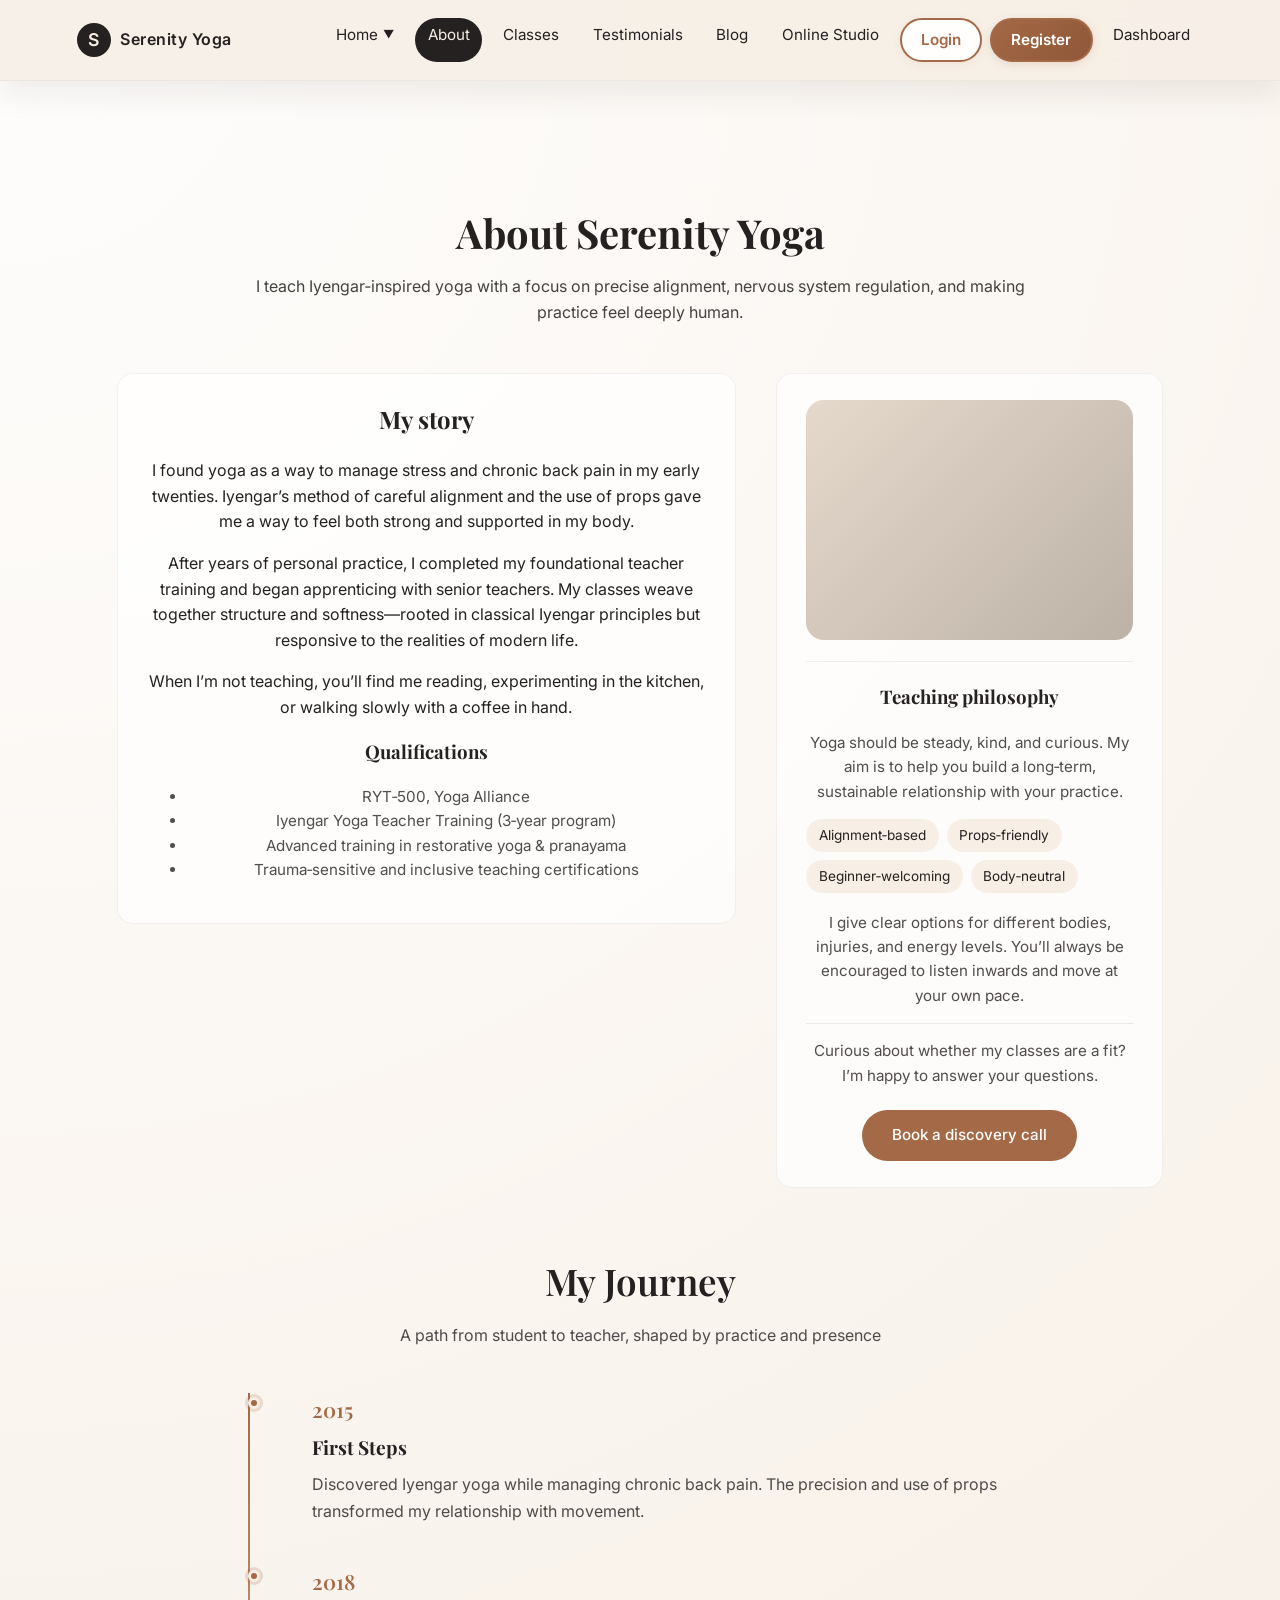
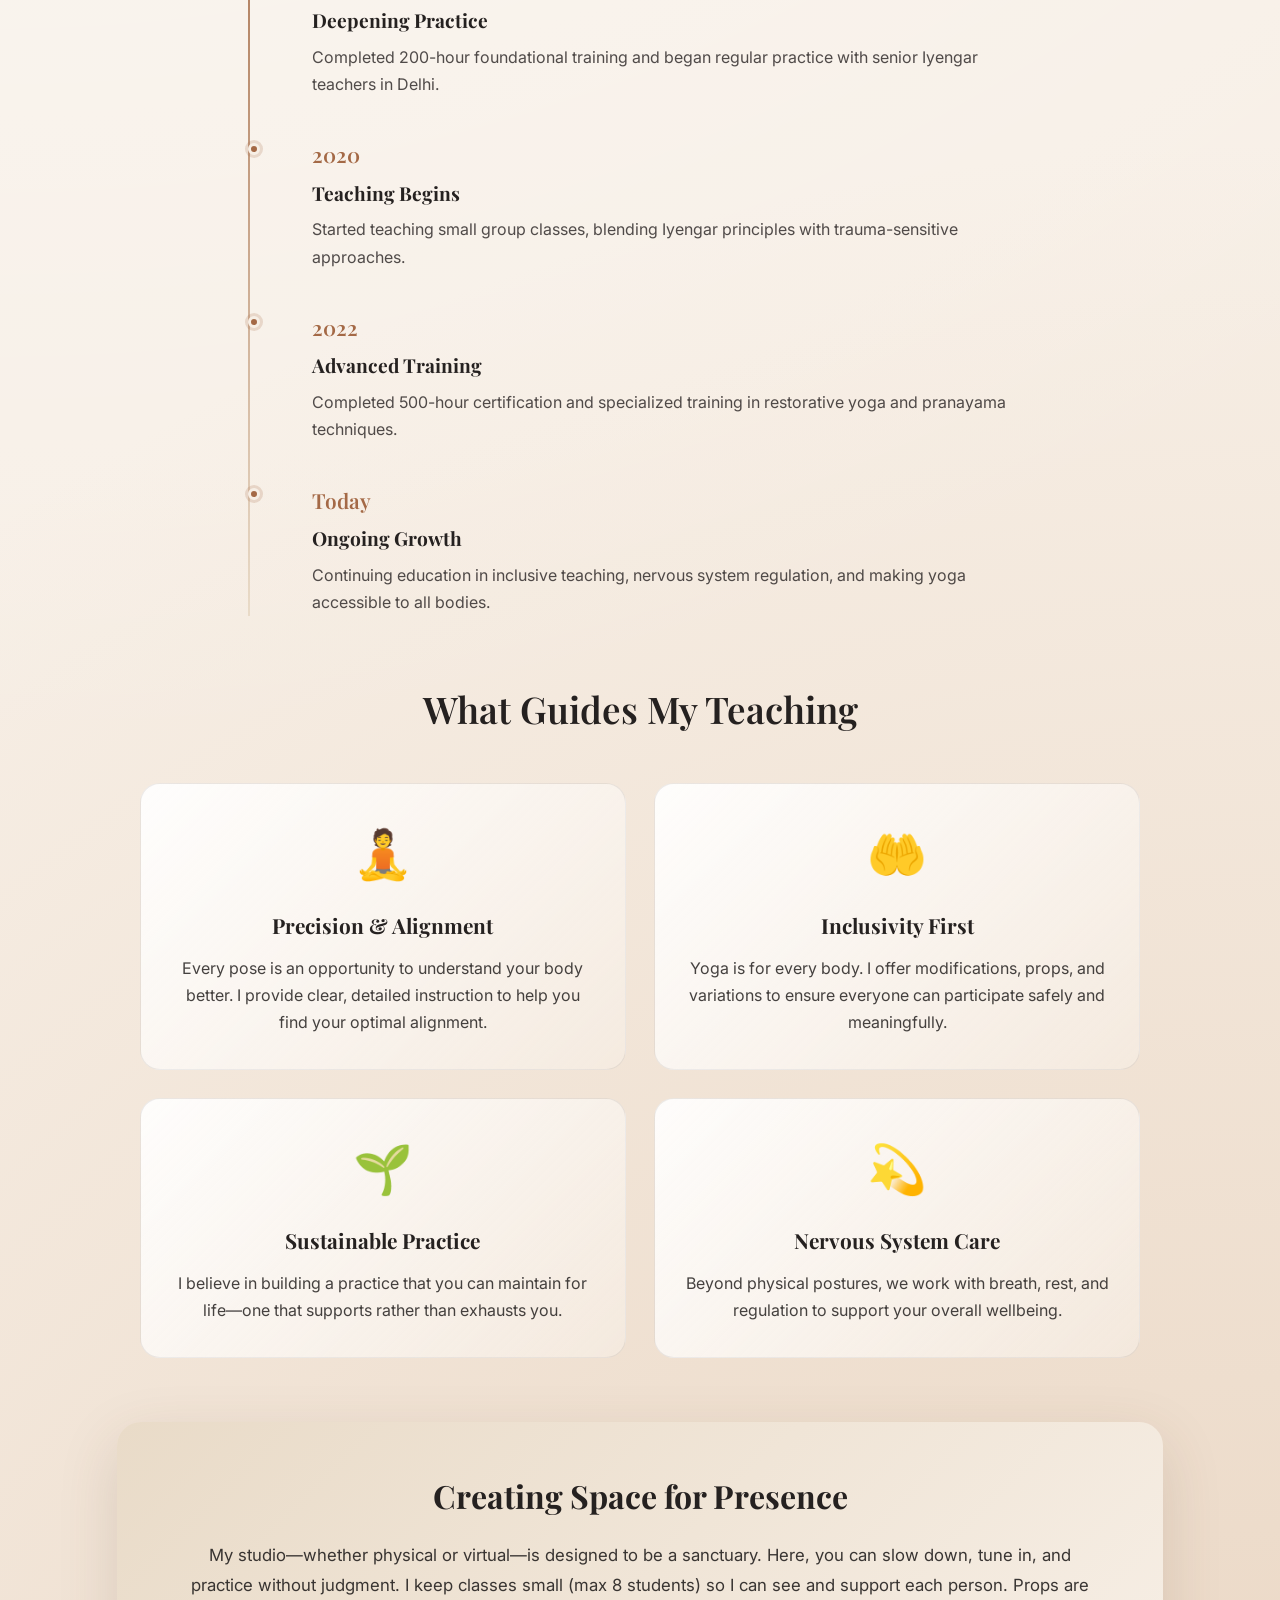
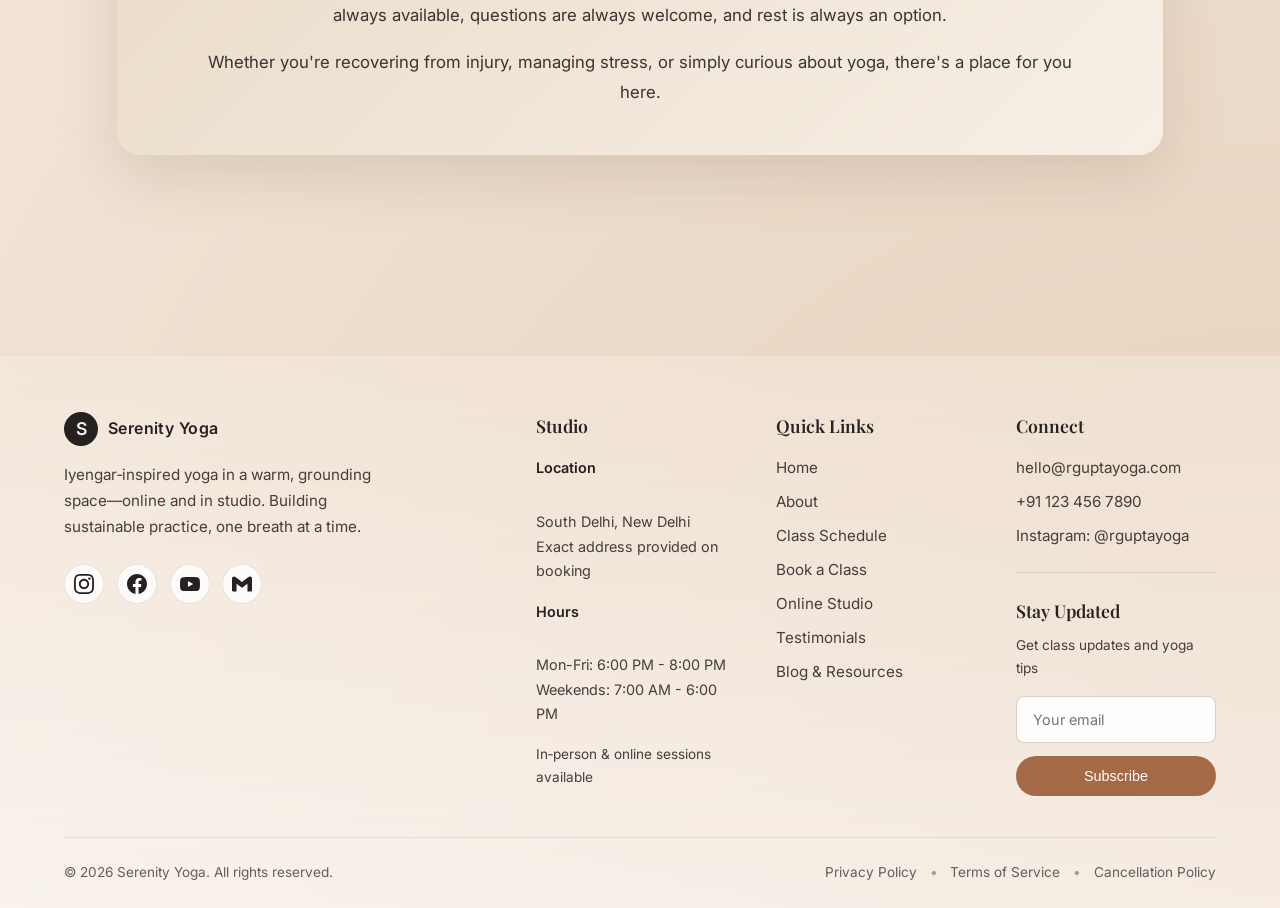
==== about.html @ bbe42900 "first commit" ====
<!DOCTYPE html>
<html lang="en">
  <head>
    <meta charset="UTF-8" />
    <meta name="viewport" content="width=device-width, initial-scale=1.0" />
    <title>About | Serenity Yoga</title>
    <link rel="icon" type="image/svg+xml" href="favicon.svg" />
    <link rel="alternate icon" href="favicon.ico" />
    <link rel="stylesheet" href="styles.css" />
    <link
      href="https://fonts.googleapis.com/css2?family=Playfair+Display:wght@500;700&family=Inter:wght@300;400;500;600&display=swap"
      rel="stylesheet"
    />
  </head>
  <body>
    <header class="site-header">
      <a href="index.html" class="logo-area">
        <div class="logo-mark">S</div>
        <span class="logo-text">Serenity Yoga</span>
      </a>
      <button class="menu-toggle" aria-label="Toggle menu" aria-expanded="false">
        <span></span>
        <span></span>
        <span></span>
      </button>
      <nav class="main-nav" id="main-nav">
        <div class="nav-dropdown">
          <a href="#" class="nav-dropdown-toggle">Home <span class="dropdown-arrow">▼</span></a>
          <div class="nav-dropdown-menu">
            <a href="index.html">Home</a>
            <a href="home2.html">Home 2</a>
          </div>
        </div>
        <a href="about.html" class="active">About</a>
        <a href="schedule.html">Classes</a>
        <a href="testimonials.html">Testimonials</a>
        <a href="blog.html">Blog</a>
        <a href="online.html">Online Studio</a>
        <a href="login.html" class="nav-btn">Login</a>
        <a href="register.html" class="nav-btn-primary">Register</a>
        <a href="dashboard.html">Dashboard</a>
      </nav>
    </header>

    <main>
      <section class="page-hero">
        <h1>About Serenity Yoga</h1>
        <p>
          I teach Iyengar‑inspired yoga with a focus on precise alignment,
          nervous system regulation, and making practice feel deeply human.
        </p>
      </section>

      <section class="two-column">
        <article class="panel">
          <h2>My story</h2>
          <p>
            I found yoga as a way to manage stress and chronic back pain in my
            early twenties. Iyengar’s method of careful alignment and the use of
            props gave me a way to feel both strong and supported in my body.
          </p>
          <p>
            After years of personal practice, I completed my foundational
            teacher training and began apprenticing with senior teachers. My
            classes weave together structure and softness—rooted in classical
            Iyengar principles but responsive to the realities of modern life.
          </p>
          <p>
            When I’m not teaching, you’ll find me reading, experimenting in the
            kitchen, or walking slowly with a coffee in hand.
          </p>

          <h3>Qualifications</h3>
          <ul class="muted">
            <li>RYT‑500, Yoga Alliance</li>
            <li>Iyengar Yoga Teacher Training (3‑year program)</li>
            <li>Advanced training in restorative yoga & pranayama</li>
            <li>Trauma‑sensitive and inclusive teaching certifications</li>
          </ul>
        </article>

        <aside class="panel">
          <div class="about-portrait"></div>
          <hr style="border: none; border-top: 1px solid rgba(0, 0, 0, 0.06); margin: 1.3rem 0" />
          <h3>Teaching philosophy</h3>
          <p class="muted">
            Yoga should be steady, kind, and curious. My aim is to help you
            build a long‑term, sustainable relationship with your practice.
          </p>
          <div class="chips" style="margin-bottom: 1.1rem">
            <span class="chip">Alignment‑based</span>
            <span class="chip">Props‑friendly</span>
            <span class="chip">Beginner‑welcoming</span>
            <span class="chip">Body‑neutral</span>
          </div>
          <p class="muted">
            I give clear options for different bodies, injuries, and energy
            levels. You’ll always be encouraged to listen inwards and move at
            your own pace.
          </p>
          <hr style="border: none; border-top: 1px solid rgba(0, 0, 0, 0.08)" />
          <p class="muted">
            Curious about whether my classes are a fit? I’m happy to answer your
            questions.
          </p>
          <a href="booking.html" class="btn primary" style="margin-top: 0.4rem"
            >Book a discovery call</a
          >
        </aside>
      </section>

      <!-- JOURNEY TIMELINE -->
      <section class="journey-section">
        <div class="section-heading">
          <h2>My Journey</h2>
          <p>A path from student to teacher, shaped by practice and presence</p>
        </div>
        <div class="timeline">
          <div class="timeline-item">
            <div class="timeline-year">2015</div>
            <div class="timeline-content">
              <h3>First Steps</h3>
              <p>Discovered Iyengar yoga while managing chronic back pain. The precision and use of props transformed my relationship with movement.</p>
            </div>
          </div>
          <div class="timeline-item">
            <div class="timeline-year">2018</div>
            <div class="timeline-content">
              <h3>Deepening Practice</h3>
              <p>Completed 200-hour foundational training and began regular practice with senior Iyengar teachers in Delhi.</p>
            </div>
          </div>
          <div class="timeline-item">
            <div class="timeline-year">2020</div>
            <div class="timeline-content">
              <h3>Teaching Begins</h3>
              <p>Started teaching small group classes, blending Iyengar principles with trauma-sensitive approaches.</p>
            </div>
          </div>
          <div class="timeline-item">
            <div class="timeline-year">2022</div>
            <div class="timeline-content">
              <h3>Advanced Training</h3>
              <p>Completed 500-hour certification and specialized training in restorative yoga and pranayama techniques.</p>
            </div>
          </div>
          <div class="timeline-item">
            <div class="timeline-year">Today</div>
            <div class="timeline-content">
              <h3>Ongoing Growth</h3>
              <p>Continuing education in inclusive teaching, nervous system regulation, and making yoga accessible to all bodies.</p>
            </div>
          </div>
        </div>
      </section>

      <!-- VALUES GRID -->
      <section class="values-section">
        <div class="section-heading">
          <h2>What Guides My Teaching</h2>
        </div>
        <div class="values-grid">
          <div class="value-card">
            <div class="value-icon">🧘</div>
            <h3>Precision & Alignment</h3>
            <p>Every pose is an opportunity to understand your body better. I provide clear, detailed instruction to help you find your optimal alignment.</p>
          </div>
          <div class="value-card">
            <div class="value-icon">🤲</div>
            <h3>Inclusivity First</h3>
            <p>Yoga is for every body. I offer modifications, props, and variations to ensure everyone can participate safely and meaningfully.</p>
          </div>
          <div class="value-card">
            <div class="value-icon">🌱</div>
            <h3>Sustainable Practice</h3>
            <p>I believe in building a practice that you can maintain for life—one that supports rather than exhausts you.</p>
          </div>
          <div class="value-card">
            <div class="value-icon">💫</div>
            <h3>Nervous System Care</h3>
            <p>Beyond physical postures, we work with breath, rest, and regulation to support your overall wellbeing.</p>
          </div>
        </div>
      </section>

      <!-- STUDIO PHILOSOPHY -->
      <section class="philosophy-banner">
        <div class="philosophy-content">
          <h2>Creating Space for Presence</h2>
          <p>My studio—whether physical or virtual—is designed to be a sanctuary. Here, you can slow down, tune in, and practice without judgment. I keep classes small (max 8 students) so I can see and support each person. Props are always available, questions are always welcome, and rest is always an option.</p>
          <p>Whether you're recovering from injury, managing stress, or simply curious about yoga, there's a place for you here.</p>
        </div>
      </section>
    </main>

    <footer class="site-footer">
      <div class="footer-main">
        <div class="footer-brand">
          <div class="footer-logo">
            <div class="logo-mark">S</div>
            <span class="logo-text">Serenity Yoga</span>
          </div>
          <p>
            Iyengar‑inspired yoga in a warm, grounding space—online and in
            studio. Building sustainable practice, one breath at a time.
          </p>
          <div class="social-icons">
            <a href="https://instagram.com/rguptayoga" target="_blank" rel="noopener noreferrer" aria-label="Instagram" class="social-icon">
              <svg width="20" height="20" viewBox="0 0 24 24" fill="currentColor">
                <path d="M12 2.163c3.204 0 3.584.012 4.85.07 3.252.148 4.771 1.691 4.919 4.919.058 1.265.069 1.645.069 4.849 0 3.205-.012 3.584-.069 4.849-.149 3.225-1.664 4.771-4.919 4.919-1.266.058-1.644.07-4.85.07-3.204 0-3.584-.012-4.849-.07-3.26-.149-4.771-1.699-4.919-4.92-.058-1.265-.07-1.644-.07-4.849 0-3.204.013-3.583.07-4.849.149-3.227 1.664-4.771 4.919-4.919 1.266-.057 1.645-.069 4.849-.069zm0-2.163c-3.259 0-3.667.014-4.947.072-4.358.2-6.78 2.618-6.98 6.98-.059 1.281-.073 1.689-.073 4.948 0 3.259.014 3.668.072 4.948.2 4.358 2.618 6.78 6.98 6.98 1.281.058 1.689.072 4.948.072 3.259 0 3.668-.014 4.948-.072 4.354-.2 6.782-2.618 6.979-6.98.059-1.28.073-1.689.073-4.948 0-3.259-.014-3.667-.072-4.947-.196-4.354-2.617-6.78-6.979-6.98-1.281-.059-1.69-.073-4.949-.073zm0 5.838c-3.403 0-6.162 2.759-6.162 6.162s2.759 6.163 6.162 6.163 6.162-2.759 6.162-6.163c0-3.403-2.759-6.162-6.162-6.162zm0 10.162c-2.209 0-4-1.79-4-4 0-2.209 1.791-4 4-4s4 1.791 4 4c0 2.21-1.791 4-4 4zm6.406-11.845c-.796 0-1.441.645-1.441 1.44s.645 1.44 1.441 1.44c.795 0 1.439-.645 1.439-1.44s-.644-1.44-1.439-1.44z"/>
              </svg>
            </a>
            <a href="https://facebook.com/rguptayoga" target="_blank" rel="noopener noreferrer" aria-label="Facebook" class="social-icon">
              <svg width="20" height="20" viewBox="0 0 24 24" fill="currentColor">
                <path d="M24 12.073c0-6.627-5.373-12-12-12s-12 5.373-12 12c0 5.99 4.388 10.954 10.125 11.854v-8.385H7.078v-3.47h3.047V9.43c0-3.007 1.792-4.669 4.533-4.669 1.312 0 2.686.235 2.686.235v2.953H15.83c-1.491 0-1.956.925-1.956 1.874v2.25h3.328l-.532 3.47h-2.796v8.385C19.612 23.027 24 18.062 24 12.073z"/>
              </svg>
            </a>
            <a href="https://youtube.com/@rguptayoga" target="_blank" rel="noopener noreferrer" aria-label="YouTube" class="social-icon">
              <svg width="20" height="20" viewBox="0 0 24 24" fill="currentColor">
                <path d="M23.498 6.186a3.016 3.016 0 0 0-2.122-2.136C19.505 3.545 12 3.545 12 3.545s-7.505 0-9.377.505A3.017 3.017 0 0 0 .502 6.186C0 8.07 0 12 0 12s0 3.93.502 5.814a3.016 3.016 0 0 0 2.122 2.136c1.871.505 9.376.505 9.376.505s7.505 0 9.377-.505a3.015 3.015 0 0 0 2.122-2.136C24 15.93 24 12 24 12s0-3.93-.502-5.814zM9.545 15.568V8.432L15.818 12l-6.273 3.568z"/>
              </svg>
            </a>
            <a href="mailto:hello@rguptayoga.com" aria-label="Email" class="social-icon">
              <svg width="20" height="20" viewBox="0 0 24 24" fill="currentColor">
                <path d="M24 5.457v13.909c0 .904-.732 1.636-1.636 1.636h-3.819V11.73L12 16.64l-6.545-4.91v9.273H1.636A1.636 1.636 0 0 1 0 19.366V5.457c0-2.023 2.309-3.178 3.927-1.964L5.455 4.64 12 9.548l6.545-4.91 1.528-1.145C21.69 2.28 24 3.434 24 5.457z"/>
              </svg>
            </a>
          </div>
        </div>
        <div class="footer-columns">
          <div class="footer-column">
            <h4>Studio</h4>
            <p><strong>Location</strong><br />South Delhi, New Delhi<br />Exact address provided on booking</p>
            <p><strong>Hours</strong><br />Mon-Fri: 6:00 PM - 8:00 PM<br />Weekends: 7:00 AM - 6:00 PM</p>
            <p class="small">In‑person & online sessions available</p>
          </div>
          <div class="footer-column">
            <h4>Quick Links</h4>
            <ul class="footer-links">
              <li><a href="index.html">Home</a></li>
              <li><a href="about.html">About</a></li>
              <li><a href="schedule.html">Class Schedule</a></li>
              <li><a href="booking.html">Book a Class</a></li>
              <li><a href="online.html">Online Studio</a></li>
              <li><a href="testimonials.html">Testimonials</a></li>
              <li><a href="blog.html">Blog & Resources</a></li>
            </ul>
          </div>
          <div class="footer-column">
            <h4>Connect</h4>
            <ul class="footer-links">
              <li><a href="mailto:hello@rguptayoga.com">hello@rguptayoga.com</a></li>
              <li><a href="tel:+911234567890">+91 123 456 7890</a></li>
              <li><a href="https://instagram.com/rguptayoga" target="_blank" rel="noopener noreferrer">Instagram: @rguptayoga</a></li>
            </ul>
            <div class="newsletter">
              <h4>Stay Updated</h4>
              <p class="small">Get class updates and yoga tips</p>
              <form class="newsletter-form" onsubmit="event.preventDefault(); alert('Thank you for subscribing!');">
                <input type="email" placeholder="Your email" required />
                <button type="submit" class="btn primary">Subscribe</button>
              </form>
            </div>
          </div>
        </div>
      </div>
      <div class="footer-bottom">
        <div class="footer-bottom-content">
          <span>© <span id="year"></span> Serenity Yoga. All rights reserved.</span>
          <div class="footer-legal">
            <a href="#">Privacy Policy</a>
            <span>•</span>
            <a href="#">Terms of Service</a>
            <span>•</span>
            <a href="#">Cancellation Policy</a>
          </div>
        </div>
      </div>
    </footer>

    <!-- Scroll to Top Button -->
    <button class="scroll-to-top" id="scrollToTop" aria-label="Scroll to top">
      <svg width="20" height="20" viewBox="0 0 24 24" fill="none" stroke="currentColor" stroke-width="2">
        <path d="M18 15l-6-6-6 6"/>
      </svg>
    </button>

    <script>
      const yearSpan = document.getElementById("year");
      if (yearSpan) {
        yearSpan.textContent = new Date().getFullYear();
      }

      // Menu toggle functionality
      const menuToggle = document.querySelector('.menu-toggle');
      const mainNav = document.getElementById('main-nav');
      
      if (menuToggle && mainNav) {
        menuToggle.addEventListener('click', function() {
          const isExpanded = menuToggle.getAttribute('aria-expanded') === 'true';
          menuToggle.setAttribute('aria-expanded', !isExpanded);
          mainNav.classList.toggle('nav-open');
          menuToggle.classList.toggle('active');
        });
      }

      // Dropdown functionality - handle all dropdowns FIRST (before nav links)
      const dropdowns = document.querySelectorAll('.nav-dropdown');
      
      dropdowns.forEach((dropdown) => {
        const dropdownToggle = dropdown.querySelector('.nav-dropdown-toggle');
        const dropdownMenu = dropdown.querySelector('.nav-dropdown-menu');
        const dropdownItems = dropdownMenu ? dropdownMenu.querySelectorAll('a') : [];
        
        if (dropdownToggle && dropdownMenu) {
          // Handle toggle click/touch
          const handleToggle = function(e) {
            e.preventDefault();
            e.stopPropagation();
            e.stopImmediatePropagation();
            
            // Close other dropdowns
            dropdowns.forEach((otherDropdown) => {
              if (otherDropdown !== dropdown) {
                const otherMenu = otherDropdown.querySelector('.nav-dropdown-menu');
                if (otherMenu) {
                  otherMenu.classList.remove('show');
                }
              }
            });
            
            // Toggle this dropdown
            dropdownMenu.classList.toggle('show');
            
            return false;
          };
          
          // Add event listeners - use capture phase and make sure they run first
          dropdownToggle.addEventListener('click', handleToggle, true);
          dropdownToggle.addEventListener('touchend', function(e) {
            e.preventDefault();
            e.stopPropagation();
            e.stopImmediatePropagation();
            handleToggle(e);
            return false;
          }, true);

          // Close mobile menu when clicking dropdown items
          dropdownItems.forEach(item => {
            item.addEventListener('click', function(e) {
              if (window.innerWidth <= 960) {
                if (mainNav) {
                  mainNav.classList.remove('nav-open');
                }
                if (menuToggle) {
                  menuToggle.classList.remove('active');
                  menuToggle.setAttribute('aria-expanded', 'false');
                }
                dropdownMenu.classList.remove('show');
              }
            });
          });
        }
      });

      // Close menu when clicking on a link (but not dropdown toggle or dropdown items)
      if (mainNav) {
        const navLinks = mainNav.querySelectorAll('a');
        navLinks.forEach(link => {
          link.addEventListener('click', function(e) {
            // Don't close menu if clicking dropdown toggle or dropdown items
            if (!link.classList.contains('nav-dropdown-toggle') && !link.closest('.nav-dropdown-menu')) {
              if (mainNav) {
                mainNav.classList.remove('nav-open');
              }
              if (menuToggle) {
                menuToggle.classList.remove('active');
                menuToggle.setAttribute('aria-expanded', 'false');
              }
            }
          });
        });
      }

      // Close dropdowns when clicking outside (desktop only)
      if (window.innerWidth > 960) {
        document.addEventListener('click', function(e) {
          if (!e.target.closest('.nav-dropdown')) {
            dropdownMenus.forEach(menu => {
              menu.classList.remove('show');
            });
          }
        });
      }

      // Scroll to top functionality
      const scrollToTopBtn = document.getElementById('scrollToTop');
      if (scrollToTopBtn) {
        // Show/hide button based on scroll position
        window.addEventListener('scroll', function() {
          if (window.pageYOffset > 300) {
            scrollToTopBtn.classList.add('show');
          } else {
            scrollToTopBtn.classList.remove('show');
          }
        });

        // Scroll to top when button is clicked
        scrollToTopBtn.addEventListener('click', function() {
          window.scrollTo({
            top: 0,
            behavior: 'smooth'
          });
        });
      }
    </script>
  </body>
</html>
---- styles.css ----
*,
*::before,
*::after {
  box-sizing: border-box;
}

html,
body {
  margin: 0;
  padding: 0;
  font-family: "Inter", system-ui, -apple-system, BlinkMacSystemFont, "Segoe UI",
    sans-serif;
  color: #252120;
}

body {
  line-height: 1.6;
  min-height: 100vh;
  background:
    radial-gradient(circle at top left, rgba(255, 255, 255, 0.9), transparent 55%),
    radial-gradient(circle at bottom right, rgba(228, 203, 179, 0.9), transparent 55%),
    #f7efe6;
}

a {
  color: inherit;
  text-decoration: none;
}

img {
  max-width: 100%;
  display: block;
}

main {
  padding: 5rem 6vw 4.5rem;
  max-width: 1200px;
  margin: 0 auto;
}

.section-heading {
  max-width: 720px;
  margin: 0 auto 2.75rem;
  text-align: center;
}

.section-heading.narrow {
  max-width: 520px;
}

.section-heading h2 {
  font-family: "Playfair Display", "Times New Roman", serif;
  font-weight: 600;
  font-size: 2.3rem;
  margin: 0 0 0.75rem;
}

.section-heading p {
  margin: 0;
  color: rgba(37, 33, 32, 0.8);
}

.btn {
  display: inline-flex;
  align-items: center;
  justify-content: center;
  padding: 0.8rem 1.8rem;
  border-radius: 999px;
  font-size: 0.95rem;
  font-weight: 500;
  border: 1px solid transparent;
  cursor: pointer;
  transition: background-color 0.2s ease, color 0.2s ease, border-color 0.2s ease,
    transform 0.15s ease;
}

.btn.primary {
  background-color: #a46946;
  color: #fff;
}

.btn.primary:hover {
  background-color: #8f5738;
  transform: translateY(-1px);
}

.btn.secondary {
  background-color: #f7efe6;
  border-color: #a46946;
  color: #a46946;
}

.btn.secondary:hover {
  background-color: #a46946;
  color: #fff;
}

.btn.ghost {
  background-color: transparent;
  border-color: rgba(37, 33, 32, 0.2);
}

.btn.ghost:hover {
  border-color: #252120;
  background-color: rgba(255, 255, 255, 0.6);
}

.text-link {
  display: inline-flex;
  align-items: center;
  gap: 0.2rem;
  font-size: 0.95rem;
  text-decoration: underline;
  text-underline-offset: 2px;
}

.small {
  font-size: 0.85rem;
  color: rgba(37, 33, 32, 0.8);
}

/* HEADER */
.site-header {
  position: sticky;
  top: 0;
  z-index: 20;
  display: flex;
  align-items: center;
  justify-content: space-between;
  padding: 1.1rem 6vw;
  background-color: rgba(247, 239, 230, 0.9);
  backdrop-filter: blur(18px);
  border-bottom: 1px solid rgba(0, 0, 0, 0.04);
  box-shadow: 0 14px 30px rgba(60, 38, 20, 0.08);
}

.logo-area {
  display: flex;
  align-items: center;
  gap: 0.6rem;
  text-decoration: none;
  color: inherit;
  cursor: pointer;
  transition: opacity 0.2s ease;
}

.logo-area:hover {
  opacity: 0.8;
}

.logo-mark {
  width: 34px;
  height: 34px;
  border-radius: 50%;
  background-color: #252120;
  color: #f7efe6;
  display: inline-flex;
  align-items: center;
  justify-content: center;
  font-weight: 600;
  font-size: 1.1rem;
}

.logo-text {
  font-weight: 600;
  letter-spacing: 0.03em;
}

.menu-toggle {
  display: none;
  flex-direction: column;
  justify-content: space-around;
  width: 30px;
  height: 30px;
  background: transparent;
  border: none;
  cursor: pointer;
  padding: 0;
  z-index: 25;
  position: relative;
}

.menu-toggle span {
  width: 100%;
  height: 3px;
  background-color: #252120;
  border-radius: 3px;
  transition: all 0.3s ease;
  transform-origin: center;
}

.menu-toggle.active span:nth-child(1) {
  transform: rotate(45deg) translate(8px, 8px);
}

.menu-toggle.active span:nth-child(2) {
  opacity: 0;
}

.menu-toggle.active span:nth-child(3) {
  transform: rotate(-45deg) translate(7px, -7px);
}

.main-nav {
  display: flex;
  gap: 0.5rem;
  font-size: 0.95rem;
}

.main-nav a {
  position: relative;
  padding: 0.35rem 0.8rem 0.4rem;
  border-radius: 999px;
  transition: background-color 0.2s ease, color 0.2s ease;
}

.main-nav a::after {
  display: none;
}

.main-nav a:hover {
  background-color: rgba(255, 255, 255, 0.7);
}

.main-nav a.active {
  background-color: #252120;
  color: #f7efe6;
}

.main-nav a.nav-btn {
  background: rgba(255, 255, 255, 0.9);
  border: 2px solid #a46946;
  color: #a46946;
  font-weight: 600;
  padding: 0.5rem 1.2rem;
  border-radius: 999px;
  transition: all 0.3s ease;
  box-shadow: 0 2px 8px rgba(164, 105, 70, 0.1);
}

.main-nav a.nav-btn::after {
  display: none;
}

.main-nav a.nav-btn:hover {
  background: #a46946;
  color: white;
  transform: translateY(-2px);
  box-shadow: 0 4px 12px rgba(164, 105, 70, 0.3);
}

.main-nav a.nav-btn-primary {
  background: linear-gradient(135deg, #a46946, #8f5738);
  border: 2px solid #a46946;
  color: white;
  font-weight: 600;
  padding: 0.5rem 1.2rem;
  border-radius: 999px;
  transition: all 0.3s ease;
  box-shadow: 0 2px 8px rgba(164, 105, 70, 0.2);
}

.main-nav a.nav-btn-primary::after {
  display: none;
}

.main-nav a.nav-btn-primary:hover {
  background: linear-gradient(135deg, #8f5738, #7a4a2f);
  transform: translateY(-2px);
  box-shadow: 0 4px 12px rgba(164, 105, 70, 0.4);
}

/* NAVIGATION DROPDOWN */
.nav-dropdown {
  position: relative;
}

.nav-dropdown-toggle {
  display: flex;
  align-items: center;
  gap: 0.3rem;
  cursor: pointer;
}

.dropdown-arrow {
  font-size: 0.7rem;
  transition: transform 0.3s ease;
}

.nav-dropdown:hover .dropdown-arrow,
.nav-dropdown.active .dropdown-arrow {
  transform: rotate(180deg);
}

.nav-dropdown-menu {
  position: absolute;
  top: calc(100% + 0.5rem);
  left: 0;
  background: rgba(255, 255, 255, 0.98);
  backdrop-filter: blur(20px);
  border-radius: 12px;
  padding: 0.5rem 0;
  min-width: 180px;
  box-shadow: 0 12px 40px rgba(92, 68, 44, 0.2);
  border: 1px solid rgba(37, 33, 32, 0.1);
  opacity: 0;
  visibility: hidden;
  transform: translateY(-10px);
  transition: opacity 0.3s ease, visibility 0.3s ease, transform 0.3s ease;
  z-index: 100;
}

.nav-dropdown:last-child .nav-dropdown-menu {
  left: auto;
  right: 0;
}

.nav-dropdown-menu.show {
  opacity: 1;
  visibility: visible;
  transform: translateY(0);
}

.nav-dropdown-menu a {
  display: block;
  padding: 0.7rem 1.2rem;
  color: #252120;
  text-decoration: none;
  transition: background-color 0.2s ease, color 0.2s ease;
  border-radius: 0;
  position: relative;
}

.nav-dropdown-menu a::after {
  display: none;
}

.nav-dropdown-menu a:hover {
  background-color: rgba(164, 105, 70, 0.1);
  color: #a46946;
}

.nav-dropdown-menu a.active {
  background-color: rgba(164, 105, 70, 0.15);
  color: #a46946;
  font-weight: 600;
}

/* HERO */
.hero {
  display: grid;
  grid-template-columns: minmax(0, 1fr) minmax(0, 1.4fr) minmax(0, 1fr);
  gap: 2.5rem;
  align-items: center;
  margin-top: 3rem;
  margin-bottom: 4rem;
}

.hero-content {
  text-align: center;
  margin: 0 auto;
  max-width: 560px;
}

.hero-content h1 {
  font-family: "Playfair Display", "Times New Roman", serif;
  font-size: clamp(2.7rem, 4vw, 3.6rem);
  line-height: 1.1;
  margin: 0 0 1rem;
}

.hero-content h1 span {
  display: inline-block;
}

.eyebrow {
  letter-spacing: 0.16em;
  text-transform: uppercase;
  font-size: 0.75rem;
  margin: 0 0 0.8rem;
}

.hero-subtitle {
  margin: 0 0 1.6rem;
  max-width: 34rem;
  color: rgba(37, 33, 32, 0.9);
}

.hero-actions {
  display: flex;
  gap: 0.9rem;
  flex-wrap: wrap;
  margin-bottom: 1rem;
  justify-content: center;
}

.hero-note {
  font-size: 0.9rem;
  color: rgba(37, 33, 32, 0.85);
}

.hero-media {
  display: flex;
  flex-direction: column;
  gap: 1.4rem;
}

.hero-photo {
  border-radius: 18px;
  background-size: cover;
  background-position: center;
  background-color: #e1d4c6;
}

.hero-media-left .tall {
  height: 220px;
  background-image: linear-gradient(
      135deg,
      rgba(247, 239, 230, 0.2),
      rgba(0, 0, 0, 0.12)
    ),
    url("https://images.pexels.com/photos/3822621/pexels-photo-3822621.jpeg?auto=compress&cs=tinysrgb&w=800");
}

.hero-media-left .square {
  height: 160px;
  background-image: url("https://images.pexels.com/photos/3823079/pexels-photo-3823079.jpeg?auto=compress&cs=tinysrgb&w=800");
}

.hero-media-right .wide {
  height: 190px;
  background-image: url("https://images.pexels.com/photos/4056723/pexels-photo-4056723.jpeg?auto=compress&cs=tinysrgb&w=800");
}

.hero-media-right .square {
  height: 190px;
  background-image: url("https://images.pexels.com/photos/3823054/pexels-photo-3823054.jpeg?auto=compress&cs=tinysrgb&w=800");
}

/* PILLARS */
.pillars {
  margin-bottom: 4rem;
}

.pillars-grid {
  display: grid;
  grid-template-columns: repeat(3, minmax(0, 1fr));
  gap: 1.8rem;
}

.card {
  background-color: rgba(255, 255, 255, 0.64);
  border-radius: 16px;
  padding: 1.6rem 1.7rem;
  box-shadow: 0 12px 26px rgba(92, 68, 44, 0.09);
  text-align: center;
  transition: transform 0.2s ease, box-shadow 0.2s ease, background-color 0.2s ease;
}

.card h3 {
  margin: 0 0 0.6rem;
  font-size: 1.1rem;
}

.card p {
  margin: 0;
  font-size: 0.96rem;
}

/* HIGHLIGHT STRIP */
.highlight-strip {
  background-color: #e9dbc8;
  border-radius: 18px;
  padding: 2.5rem 2.2rem;
  margin-bottom: 4rem;
  display: flex;
  align-items: center;
  justify-content: center;
  box-shadow: 0 16px 40px rgba(92, 68, 44, 0.16);
}

.highlight-content {
  text-align: center;
  max-width: 700px;
}

.highlight-content h2 {
  font-family: "Playfair Display", "Times New Roman", serif;
  font-size: 1.7rem;
  margin: 0 0 0.8rem;
}

.highlight-content p {
  margin: 0 0 1.5rem;
  color: rgba(37, 33, 32, 0.85);
  line-height: 1.7;
}

.highlight-btn {
  padding: 0.6rem 1.4rem !important;
  font-size: 0.85rem !important;
  display: inline-block;
}

/* FEATURED CLASSES */
.featured-classes {
  margin-bottom: 4rem;
}

.class-grid {
  display: grid;
  grid-template-columns: repeat(3, minmax(0, 1fr));
  gap: 1.6rem;
}

.class-card {
  background-color: rgba(255, 255, 255, 0.7);
  border-radius: 18px;
  padding: 1.6rem 1.7rem 1.4rem;
  border: 1px solid rgba(37, 33, 32, 0.05);
  text-align: center;
  transition: transform 0.2s ease, box-shadow 0.2s ease, border-color 0.2s ease,
    background-color 0.2s ease;
}

.class-card h3 {
  margin: 0.7rem 0 0.35rem;
}

.class-card p {
  margin: 0;
}

.class-card .meta {
  margin-top: 0.6rem;
  font-size: 0.9rem;
  color: rgba(37, 33, 32, 0.8);
}

.tag {
  display: inline-flex;
  padding: 0.18rem 0.6rem;
  border-radius: 999px;
  font-size: 0.78rem;
  letter-spacing: 0.06em;
  text-transform: uppercase;
  background-color: #f7efe6;
}

/* TESTIMONIAL PREVIEW */
.testimonial-preview {
  margin-bottom: 3rem;
}

.testimonial-card {
  max-width: 640px;
  margin: 0 auto;
  padding: 1.8rem 1.9rem 1.6rem;
  border-radius: 16px;
  background-color: rgba(255, 255, 255, 0.7);
  border: 1px solid rgba(37, 33, 32, 0.06);
  text-align: center;
}

.card:hover,
.class-card:hover,
.testimonial-card:hover,
.panel:hover,
.post-card:hover,
.testimonial-item:hover {
  transform: translateY(-6px);
  box-shadow: 0 18px 45px rgba(92, 68, 44, 0.16);
  background-color: rgba(255, 255, 255, 0.9);
}

.testimonial-card .quote {
  margin: 0 0 0.9rem;
  font-size: 1rem;
}

.testimonial-card .author {
  margin: 0 0 0.4rem;
  font-size: 0.9rem;
  color: rgba(37, 33, 32, 0.8);
}

/* COMMON PAGE LAYOUTS */
.page-hero {
  max-width: 820px;
  margin: 2.5rem auto 3rem;
  text-align: center;
}

.page-hero h1 {
  font-family: "Playfair Display", "Times New Roman", serif;
  font-size: 2.5rem;
  margin: 0 0 0.6rem;
}

.page-hero p {
  margin: 0;
  color: rgba(37, 33, 32, 0.85);
}

.two-column {
  display: grid;
  grid-template-columns: minmax(0, 1.6fr) minmax(0, 1fr);
  gap: 2.5rem;
  align-items: flex-start;
}

.panel {
  background-color: rgba(255, 255, 255, 0.7);
  border-radius: 16px;
  padding: 1.6rem 1.8rem;
  border: 1px solid rgba(37, 33, 32, 0.06);
  text-align: center;
  transition: transform 0.2s ease, box-shadow 0.2s ease, background-color 0.2s ease;
}

.panel h2,
.panel h3 {
  margin-top: 0;
  font-family: "Playfair Display", "Times New Roman", serif;
}

.muted {
  color: rgba(37, 33, 32, 0.8);
  font-size: 0.95rem;
}

.chips {
  display: flex;
  flex-wrap: wrap;
  gap: 0.5rem;
}

/* ABOUT PAGE IMAGE */
.about-portrait {
  width: 100%;
  height: 240px;
  border-radius: 18px;
  background-size: cover;
  background-position: center;
  background-color: #e1d4c6;
  background-image: linear-gradient(
      135deg,
      rgba(247, 239, 230, 0.2),
      rgba(0, 0, 0, 0.16)
    ),
    url("https://images.pexels.com/photos/3822621/pexels-photo-3822621.jpeg?auto=compress&cs=tinysrgb&w=800");
}

.chip {
  font-size: 0.85rem;
  padding: 0.35rem 0.8rem;
  border-radius: 999px;
  background-color: #f7efe6;
}

/* TABLES (Schedule) */
.table-wrapper {
  width: 100%;
  overflow-x: auto;
  -webkit-overflow-scrolling: touch;
  margin: 0 -0.5rem;
  padding: 0 0.5rem;
  position: relative;
}

.table-wrapper::-webkit-scrollbar {
  height: 8px;
}

.table-wrapper::-webkit-scrollbar-track {
  background: rgba(37, 33, 32, 0.05);
  border-radius: 4px;
}

.table-wrapper::-webkit-scrollbar-thumb {
  background: #a46946;
  border-radius: 4px;
}

.table-wrapper::-webkit-scrollbar-thumb:hover {
  background: #8f5738;
}

.schedule-table {
  width: 100%;
  min-width: 600px;
  border-collapse: collapse;
  font-size: 0.95rem;
}

.schedule-table thead {
  background-color: #e9dbc8;
}

.schedule-table th,
.schedule-table td {
  padding: 0.75rem 0.9rem;
  text-align: center;
}

.schedule-table tbody tr:nth-child(even) {
  background-color: rgba(255, 255, 255, 0.7);
}

.schedule-table tbody tr:nth-child(odd) {
  background-color: rgba(255, 255, 255, 0.45);
}

.badge {
  display: inline-flex;
  padding: 0.2rem 0.7rem;
  border-radius: 999px;
  font-size: 0.78rem;
  background-color: #f7efe6;
}

/* FORMS (Booking / Contact) */
form {
  display: grid;
  gap: 1rem;
  text-align: left;
}

label {
  font-size: 0.9rem;
  font-weight: 500;
  display: block;
  text-align: left;
  margin-bottom: 0.4rem;
}

input,
select,
textarea {
  width: 100%;
  padding: 0.7rem 0.8rem;
  border-radius: 10px;
  border: 1px solid rgba(37, 33, 32, 0.18);
  font: inherit;
  background-color: rgba(255, 255, 255, 0.85);
  text-align: left;
}

textarea {
  resize: vertical;
  min-height: 120px;
}

/* BLOG */
.blog-grid {
  display: grid;
  grid-template-columns: repeat(3, minmax(0, 1fr));
  gap: 1.6rem;
}

.post-card {
  background-color: rgba(255, 255, 255, 0.7);
  border-radius: 16px;
  padding: 1.4rem 1.5rem;
  border: 1px solid rgba(37, 33, 32, 0.06);
  text-align: left;
  display: flex;
  flex-direction: column;
}

.post-card h3 {
  margin: 0 0 0.4rem;
  font-size: 1.1rem;
}

.post-meta {
  font-size: 0.8rem;
  text-transform: uppercase;
  letter-spacing: 0.08em;
  margin-bottom: 0.4rem;
}

.read-more-link {
  display: block;
  text-align: center;
  margin-top: 1rem;
  margin-left: auto;
  margin-right: auto;
  color: #a46946;
  text-decoration: none;
  font-weight: 500;
  font-size: 0.9rem;
  transition: color 0.2s ease;
  align-self: center;
}

.read-more-link:hover {
  color: #8f5738;
  text-decoration: underline;
}

/* TESTIMONIALS PAGE */
.testimonial-list {
  display: grid;
  grid-template-columns: repeat(2, minmax(0, 1fr));
  gap: 1.5rem;
}

.testimonial-item {
  background-color: rgba(255, 255, 255, 0.7);
  border-radius: 16px;
  padding: 1.5rem 1.6rem;
  border: 1px solid rgba(37, 33, 32, 0.06);
  text-align: center;
}

.testimonial-item p {
  margin-top: 0;
}

.testimonial-item .name {
  font-weight: 600;
  font-size: 0.9rem;
}

.testimonial-item .details {
  font-size: 0.85rem;
  color: rgba(37, 33, 32, 0.8);
}

/* FOOTER */
.site-footer {
  border-top: 1px solid rgba(0, 0, 0, 0.08);
  padding: 3.5rem 5vw 1.5rem;
  background: linear-gradient(to bottom, rgba(247, 239, 230, 0.4), rgba(255, 255, 255, 0.6));
  margin-top: 4rem;
}

.footer-main {
  display: grid;
  grid-template-columns: 1.2fr 2fr;
  gap: 4rem;
  margin-bottom: 2rem;
  max-width: 1200px;
  margin-left: auto;
  margin-right: auto;
}

.footer-brand {
  max-width: 320px;
}

.footer-logo {
  display: flex;
  align-items: center;
  gap: 0.6rem;
  margin-bottom: 1rem;
}

.footer-brand p {
  margin: 0 0 1.5rem;
  color: rgba(37, 33, 32, 0.85);
  line-height: 1.7;
  font-size: 0.95rem;
}

.social-icons {
  display: flex;
  gap: 0.8rem;
  flex-wrap: wrap;
}

.social-icon {
  display: inline-flex;
  align-items: center;
  justify-content: center;
  width: 40px;
  height: 40px;
  border-radius: 50%;
  background-color: rgba(255, 255, 255, 0.8);
  color: #252120;
  transition: all 0.3s ease;
  border: 1px solid rgba(37, 33, 32, 0.1);
}

.social-icon:hover {
  background-color: #a46946;
  color: #fff;
  transform: translateY(-3px);
  box-shadow: 0 6px 20px rgba(164, 105, 70, 0.3);
  border-color: #a46946;
}

.social-icon svg {
  width: 20px;
  height: 20px;
}

.footer-columns {
  display: grid;
  grid-template-columns: repeat(3, minmax(0, 1fr));
  gap: 2.5rem;
  font-size: 0.9rem;
}

.footer-column h4 {
  font-family: "Playfair Display", serif;
  margin-top: 0;
  margin-bottom: 1rem;
  font-size: 1.1rem;
  color: #252120;
  font-weight: 600;
}

.footer-column p {
  margin: 0 0 1rem;
  color: rgba(37, 33, 32, 0.85);
  line-height: 1.7;
}

.footer-column p strong {
  color: #252120;
  font-weight: 600;
  display: block;
  margin-bottom: 0.3rem;
}

.footer-links {
  list-style: none;
  padding: 0;
  margin: 0 0 1.5rem;
}

.footer-links li {
  margin-bottom: 0.6rem;
}

.footer-links a {
  color: rgba(37, 33, 32, 0.85);
  text-decoration: none;
  transition: color 0.2s ease;
  font-size: 0.95rem;
}

.footer-links a:hover {
  color: #a46946;
  text-decoration: underline;
  text-underline-offset: 3px;
}

.newsletter {
  margin-top: 1.5rem;
  padding-top: 1.5rem;
  border-top: 1px solid rgba(37, 33, 32, 0.1);
}

.newsletter h4 {
  margin-bottom: 0.5rem;
}

.newsletter-form {
  display: flex;
  flex-direction: column;
  gap: 0.8rem;
  margin-top: 0.8rem;
}

.newsletter-form input {
  padding: 0.7rem 1rem;
  border-radius: 8px;
  border: 1px solid rgba(37, 33, 32, 0.2);
  font-size: 0.9rem;
  background-color: rgba(255, 255, 255, 0.9);
  transition: border-color 0.2s ease, box-shadow 0.2s ease;
}

.newsletter-form input:focus {
  outline: none;
  border-color: #a46946;
  box-shadow: 0 0 0 3px rgba(164, 105, 70, 0.1);
}

.newsletter-form .btn {
  padding: 0.7rem 1.2rem;
  font-size: 0.9rem;
  width: 100%;
}

.footer-bottom {
  border-top: 1px solid rgba(0, 0, 0, 0.08);
  padding-top: 1.5rem;
  font-size: 0.85rem;
  color: rgba(37, 33, 32, 0.7);
  max-width: 1200px;
  margin-left: auto;
  margin-right: auto;
}

.footer-bottom-content {
  display: flex;
  justify-content: space-between;
  align-items: center;
  flex-wrap: wrap;
  gap: 1rem;
}

.footer-legal {
  display: flex;
  align-items: center;
  gap: 0.8rem;
  flex-wrap: wrap;
}

.footer-legal a {
  color: rgba(37, 33, 32, 0.7);
  text-decoration: none;
  transition: color 0.2s ease;
  font-size: 0.85rem;
}

.footer-legal a:hover {
  color: #a46946;
  text-decoration: underline;
}

.footer-legal span {
  color: rgba(37, 33, 32, 0.4);
}

/* SCROLL TO TOP BUTTON */
.scroll-to-top {
  position: fixed;
  bottom: 2rem;
  right: 2rem;
  width: 50px;
  height: 50px;
  border-radius: 50%;
  background-color: #a46946;
  color: #fff;
  border: none;
  cursor: pointer;
  display: flex;
  align-items: center;
  justify-content: center;
  box-shadow: 0 4px 20px rgba(164, 105, 70, 0.4);
  opacity: 0;
  visibility: hidden;
  transform: translateY(20px);
  transition: all 0.3s ease;
  z-index: 100;
}

.scroll-to-top.show {
  opacity: 1;
  visibility: visible;
  transform: translateY(0);
}

.scroll-to-top:hover {
  background-color: #8f5738;
  transform: translateY(-3px);
  box-shadow: 0 6px 25px rgba(164, 105, 70, 0.5);
}

.scroll-to-top:active {
  transform: translateY(-1px);
}

.scroll-to-top svg {
  width: 20px;
  height: 20px;
}

/* RESPONSIVE */
@media (max-width: 960px) {
  main {
    padding: 4rem 5vw 3rem;
  }

  .site-header {
    flex-direction: row;
    align-items: center;
    justify-content: space-between;
    position: relative;
  }

  .menu-toggle {
    display: flex;
  }

  .main-nav {
    position: absolute;
    top: 100%;
    left: 0;
    right: 0;
    background-color: rgba(247, 239, 230, 0.98);
    backdrop-filter: blur(20px);
    flex-direction: column;
    padding: 1.5rem 6vw;
    gap: 0;
    box-shadow: 0 10px 30px rgba(60, 38, 20, 0.15);
    border-top: 1px solid rgba(0, 0, 0, 0.08);
    max-height: 0;
    overflow: hidden;
    opacity: 0;
    transition: max-height 0.3s ease, opacity 0.3s ease, padding 0.3s ease;
  }

  .main-nav.nav-open {
    max-height: 1000px;
    opacity: 1;
    padding: 1.5rem 6vw;
    overflow: visible;
  }

  .main-nav a {
    display: block;
    padding: 0.8rem 1rem;
    width: 100%;
    border-radius: 8px;
    margin-bottom: 0.5rem;
    text-align: left;
  }

  .main-nav a.nav-btn,
  .main-nav a.nav-btn-primary {
    text-align: center;
    margin-top: 0.5rem;
    margin-bottom: 0.5rem;
  }

  .main-nav a:last-child {
    margin-bottom: 0;
  }

  .nav-dropdown {
    width: 100%;
  }

  .nav-dropdown-toggle {
    width: 100%;
    padding: 0.8rem 1rem;
    margin-bottom: 0.5rem;
    cursor: pointer;
    -webkit-tap-highlight-color: transparent;
    user-select: none;
    pointer-events: auto;
    position: relative;
    z-index: 10;
  }

  .nav-dropdown-menu {
    position: static;
    transform: none;
    box-shadow: none;
    border: none;
    background: transparent;
    padding: 0;
    margin-left: 1rem;
    margin-bottom: 0.5rem;
    max-height: 0;
    overflow: hidden;
    opacity: 0;
    visibility: hidden;
    transition: max-height 0.3s ease, opacity 0.3s ease, visibility 0.3s ease;
    display: block;
    width: calc(100% - 1rem);
    pointer-events: none;
    z-index: 15;
  }

  .nav-dropdown-menu.show {
    max-height: 500px;
    opacity: 1;
    visibility: visible;
    pointer-events: auto;
    overflow: visible;
  }

  .nav-dropdown-menu a {
    padding: 0.6rem 1rem;
    font-size: 0.9rem;
    display: block !important;
    width: 100%;
    opacity: 1 !important;
    visibility: visible !important;
    white-space: nowrap;
  }

  .hero {
    grid-template-columns: minmax(0, 1.2fr) minmax(0, 1.6fr);
  }

  .hero-actions {
    justify-content: center;
  }

  .hero-media-left {
    display: none;
  }

  .pillars-grid,
  .class-grid,
  .blog-grid,
  .testimonial-list {
    grid-template-columns: repeat(2, minmax(0, 1fr));
  }

  .two-column {
    grid-template-columns: minmax(0, 1fr);
  }

  .footer-main {
    grid-template-columns: minmax(0, 1fr);
    gap: 2.5rem;
  }

  .footer-columns {
    grid-template-columns: repeat(2, minmax(0, 1fr));
  }

  .footer-bottom-content {
    flex-direction: column;
    text-align: center;
  }
}

@media (max-width: 640px) {
  .site-header {
    padding: 1rem 5vw;
  }

  .menu-toggle {
    width: 28px;
    height: 28px;
  }

  .main-nav {
    padding: 1.2rem 5vw;
  }

  .main-nav.nav-open {
    padding: 1.2rem 5vw;
  }

  .main-nav a {
    padding: 0.7rem 0.9rem;
    font-size: 0.9rem;
  }

  .hero {
    grid-template-columns: minmax(0, 1fr);
  }

  .hero-media-right {
    display: none;
  }

  .hero-actions {
    justify-content: center;
  }

  .scroll-to-top {
    bottom: 1.5rem;
    right: 1.5rem;
    width: 45px;
    height: 45px;
  }

  .table-wrapper {
    margin: 0 -1rem;
    padding: 0 1rem;
  }

  .schedule-table {
    font-size: 0.85rem;
    min-width: 550px;
  }

  .schedule-table th,
  .schedule-table td {
    padding: 0.6rem 0.5rem;
    white-space: nowrap;
  }

  .pillars-grid,
  .class-grid,
  .blog-grid,
  .testimonial-list,
  .footer-columns {
    grid-template-columns: minmax(0, 1fr);
  }

  .footer-main {
    grid-template-columns: minmax(0, 1fr);
  }

  .highlight-strip {
    padding: 2rem 1.5rem;
  }
  
  .highlight-content {
    max-width: 100%;
  }
}

/* ABOUT PAGE - JOURNEY TIMELINE */
.journey-section {
  margin: 4rem 0;
}

.timeline {
  max-width: 800px;
  margin: 0 auto;
  position: relative;
  padding-left: 2rem;
}

.timeline::before {
  content: "";
  position: absolute;
  left: 0.5rem;
  top: 0;
  bottom: 0;
  width: 2px;
  background: linear-gradient(to bottom, #a46946, #e9dbc8);
}

.timeline-item {
  position: relative;
  margin-bottom: 2.5rem;
  padding-left: 2.5rem;
}

.timeline-item::before {
  content: "";
  position: absolute;
  left: -1.5rem;
  top: 0.3rem;
  width: 12px;
  height: 12px;
  border-radius: 50%;
  background-color: #a46946;
  border: 3px solid #f7efe6;
  box-shadow: 0 0 0 3px rgba(164, 105, 70, 0.2);
}

.timeline-year {
  font-family: "Playfair Display", serif;
  font-size: 1.3rem;
  font-weight: 600;
  color: #a46946;
  margin-bottom: 0.4rem;
}

.timeline-content h3 {
  font-family: "Playfair Display", serif;
  font-size: 1.2rem;
  margin: 0 0 0.5rem;
  color: #252120;
}

.timeline-content p {
  margin: 0;
  color: rgba(37, 33, 32, 0.8);
  line-height: 1.7;
}

/* ABOUT PAGE - VALUES GRID */
.values-section {
  margin: 4rem 0;
}

.values-grid {
  display: grid;
  grid-template-columns: repeat(2, minmax(0, 1fr));
  gap: 1.8rem;
  max-width: 1000px;
  margin: 0 auto;
}

.value-card {
  background: linear-gradient(135deg, rgba(255, 255, 255, 0.9), rgba(247, 239, 230, 0.6));
  border-radius: 20px;
  padding: 2rem 1.8rem;
  text-align: center;
  border: 1px solid rgba(37, 33, 32, 0.08);
  transition: transform 0.3s ease, box-shadow 0.3s ease;
}

.value-card:hover {
  transform: translateY(-8px);
  box-shadow: 0 20px 50px rgba(92, 68, 44, 0.18);
}

.value-icon {
  font-size: 3rem;
  margin-bottom: 1rem;
  display: block;
}

.value-card h3 {
  font-family: "Playfair Display", serif;
  font-size: 1.3rem;
  margin: 0 0 0.8rem;
  color: #252120;
}

.value-card p {
  margin: 0;
  color: rgba(37, 33, 32, 0.85);
  line-height: 1.7;
}

/* ABOUT PAGE - PHILOSOPHY BANNER */
.philosophy-banner {
  background: linear-gradient(135deg, #e9dbc8 0%, #f7efe6 100%);
  border-radius: 24px;
  padding: 3rem 3.5rem;
  margin: 4rem 0;
  box-shadow: 0 20px 60px rgba(92, 68, 44, 0.15);
}

.philosophy-content {
  max-width: 900px;
  margin: 0 auto;
  text-align: center;
}

.philosophy-content h2 {
  font-family: "Playfair Display", serif;
  font-size: 2rem;
  margin: 0 0 1.2rem;
  color: #252120;
}

.philosophy-content p {
  font-size: 1.05rem;
  line-height: 1.8;
  color: rgba(37, 33, 32, 0.9);
  margin: 0 0 1rem;
}

.philosophy-content p:last-child {
  margin-bottom: 0;
}

/* CLASSES PAGE - CLASS DETAILS */
.class-details-section {
  margin: 4rem 0;
}

.class-details-grid {
  display: grid;
  grid-template-columns: repeat(2, minmax(0, 1fr));
  gap: 2rem;
  max-width: 1100px;
  margin: 0 auto;
}

.class-detail-card {
  background: rgba(255, 255, 255, 0.75);
  border-radius: 18px;
  padding: 2rem 2.2rem;
  border: 1px solid rgba(37, 33, 32, 0.08);
  transition: transform 0.2s ease, box-shadow 0.2s ease;
  text-align: center;
}

.class-detail-card:hover {
  transform: translateY(-5px);
  box-shadow: 0 16px 40px rgba(92, 68, 44, 0.12);
  background: rgba(255, 255, 255, 0.9);
}

.class-tag {
  display: inline-block;
  padding: 0.25rem 0.8rem;
  border-radius: 999px;
  font-size: 0.75rem;
  font-weight: 600;
  text-transform: uppercase;
  letter-spacing: 0.05em;
  margin-bottom: 1rem;
}

.class-tag.gentle {
  background-color: #e8f5e9;
  color: #2e7d32;
}

.class-tag.all-levels {
  background-color: #e3f2fd;
  color: #1565c0;
}

.class-tag.intermediate {
  background-color: #fff3e0;
  color: #e65100;
}

.class-tag.restorative {
  background-color: #f3e5f5;
  color: #6a1b9a;
}

.class-detail-card h3 {
  font-family: "Playfair Display", serif;
  font-size: 1.5rem;
  margin: 0 0 0.4rem;
  color: #252120;
}

.class-time {
  font-size: 0.9rem;
  color: #a46946;
  font-weight: 500;
  margin: 0 0 1rem;
}

.class-detail-card > p {
  color: rgba(37, 33, 32, 0.85);
  line-height: 1.7;
  margin: 0 0 1.2rem;
}

.class-features {
  list-style: none;
  padding: 0;
  margin: 0;
}

.class-features li {
  padding: 0.5rem 0;
  padding-left: 1.5rem;
  position: relative;
  color: rgba(37, 33, 32, 0.8);
  font-size: 0.95rem;
}

.class-features li::before {
  content: "✓";
  position: absolute;
  left: 0;
  color: #a46946;
  font-weight: 600;
}

/* CLASSES PAGE - BENEFITS */
.benefits-section {
  margin: 4rem 0;
  background: linear-gradient(135deg, rgba(247, 239, 230, 0.6), rgba(255, 255, 255, 0.8));
  border-radius: 24px;
  padding: 3rem;
}

.benefits-content {
  display: grid;
  grid-template-columns: 1.2fr 1fr;
  gap: 3rem;
  align-items: center;
  max-width: 1100px;
  margin: 0 auto;
}

.benefits-text h2 {
  font-family: "Playfair Display", serif;
  font-size: 2rem;
  margin: 0 0 2rem;
  color: #252120;
  text-align: center;
}

.benefit-item {
  margin-bottom: 2rem;
}

.benefit-item:last-child {
  margin-bottom: 0;
}

.benefit-item h3 {
  font-family: "Playfair Display", serif;
  font-size: 1.3rem;
  margin: 0 0 0.5rem;
  color: #252120;
  text-align: center;
}

.benefit-item p {
  margin: 0;
  color: rgba(37, 33, 32, 0.85);
  line-height: 1.7;
  text-align: center;
}

.benefits-image {
  width: 100%;
  height: 400px;
  border-radius: 20px;
  background-size: cover;
  background-position: center;
  background-color: #e1d4c6;
  background-image: linear-gradient(
      135deg,
      rgba(247, 239, 230, 0.3),
      rgba(0, 0, 0, 0.1)
    ),
    url("https://images.pexels.com/photos/4056723/pexels-photo-4056723.jpeg?auto=compress&cs=tinysrgb&w=800");
  box-shadow: 0 16px 40px rgba(92, 68, 44, 0.15);
}

/* CLASSES PAGE - PRICING */
.pricing-section {
  margin: 6rem 0;
  padding: 4rem 0;
  background: linear-gradient(135deg, rgba(247, 239, 230, 0.4), rgba(255, 255, 255, 0.8));
  border-radius: 40px;
  position: relative;
  overflow: hidden;
}

.pricing-section::before {
  content: '';
  position: absolute;
  top: 0;
  left: 0;
  right: 0;
  bottom: 0;
  background: 
    radial-gradient(circle at 20% 30%, rgba(164, 105, 70, 0.08), transparent 50%),
    radial-gradient(circle at 80% 70%, rgba(164, 105, 70, 0.06), transparent 50%);
  pointer-events: none;
}

.pricing-section .section-heading {
  position: relative;
  z-index: 1;
  margin-bottom: 3rem;
}

.pricing-section .section-heading h2 {
  font-size: clamp(2rem, 4vw, 3rem);
  margin-bottom: 1rem;
  background: linear-gradient(135deg, #252120, #a46946);
  -webkit-background-clip: text;
  -webkit-text-fill-color: transparent;
  background-clip: text;
}

.pricing-grid {
  display: grid;
  grid-template-columns: repeat(3, minmax(0, 1fr));
  gap: 2.5rem;
  max-width: 1200px;
  margin: 0 auto 2.5rem;
  position: relative;
  z-index: 1;
}

.pricing-card {
  background: rgba(255, 255, 255, 0.95);
  border-radius: 24px;
  padding: 2.5rem 2rem;
  text-align: center;
  border: 3px solid rgba(37, 33, 32, 0.1);
  transition: all 0.4s cubic-bezier(0.4, 0, 0.2, 1);
  position: relative;
  box-shadow: 0 8px 32px rgba(92, 68, 44, 0.1);
  backdrop-filter: blur(10px);
}

.pricing-card::before {
  content: '';
  position: absolute;
  top: 0;
  left: 0;
  right: 0;
  height: 5px;
  background: linear-gradient(90deg, transparent, rgba(164, 105, 70, 0.3), transparent);
  opacity: 0;
  transition: opacity 0.3s ease;
}

.pricing-card:hover::before {
  opacity: 1;
}

.pricing-card.featured {
  border-color: #a46946;
  background: linear-gradient(135deg, rgba(255, 255, 255, 0.98), rgba(247, 239, 230, 0.85));
  transform: scale(1.08);
  box-shadow: 0 20px 60px rgba(164, 105, 70, 0.25);
  border-width: 4px;
}

.pricing-card.featured::before {
  background: linear-gradient(90deg, #a46946, #8f5738);
  opacity: 1;
  height: 6px;
}

.pricing-card:hover {
  transform: translateY(-10px) scale(1.02);
  box-shadow: 0 24px 60px rgba(92, 68, 44, 0.25);
  border-color: #a46946;
}

.pricing-card.featured:hover {
  transform: scale(1.08) translateY(-10px);
  box-shadow: 0 28px 70px rgba(164, 105, 70, 0.3);
}

.popular-badge {
  position: absolute;
  top: -16px;
  left: 50%;
  transform: translateX(-50%);
  background: linear-gradient(135deg, #a46946, #8f5738);
  color: white;
  padding: 0.5rem 1.5rem;
  border-radius: 999px;
  font-size: 0.8rem;
  font-weight: 700;
  text-transform: uppercase;
  letter-spacing: 0.1em;
  box-shadow: 0 4px 16px rgba(164, 105, 70, 0.4);
  z-index: 2;
}

.pricing-card h3 {
  font-family: "Playfair Display", serif;
  font-size: 1.6rem;
  margin: 1.5rem 0 1rem;
  color: #252120;
  font-weight: 700;
}

.price {
  font-family: "Playfair Display", serif;
  font-size: 3.5rem;
  font-weight: 700;
  background: linear-gradient(135deg, #a46946, #8f5738);
  -webkit-background-clip: text;
  -webkit-text-fill-color: transparent;
  background-clip: text;
  margin: 1rem 0;
  line-height: 1;
  position: relative;
}

.price::before {
  content: '';
  position: absolute;
  bottom: -5px;
  left: 50%;
  transform: translateX(-50%);
  width: 60px;
  height: 3px;
  background: linear-gradient(90deg, transparent, #a46946, transparent);
  opacity: 0.5;
}

.price-note {
  font-size: 1rem;
  color: rgba(37, 33, 32, 0.7);
  margin: 0.5rem 0 2rem;
  font-weight: 500;
}

.pricing-features {
  list-style: none;
  padding: 0;
  margin: 0 0 2rem;
  text-align: left;
}

.pricing-features li {
  padding: 0.8rem 0;
  padding-left: 2rem;
  position: relative;
  color: rgba(37, 33, 32, 0.9);
  font-size: 1rem;
  font-weight: 500;
}

.pricing-features li::before {
  content: "✓";
  position: absolute;
  left: 0;
  color: #a46946;
  font-weight: 700;
  font-size: 1.1rem;
  width: 20px;
  height: 20px;
  display: flex;
  align-items: center;
  justify-content: center;
  background: rgba(164, 105, 70, 0.1);
  border-radius: 50%;
}

.pricing-note {
  text-align: center;
  color: rgba(37, 33, 32, 0.8);
  font-size: 1rem;
  max-width: 900px;
  margin: 0 auto;
  padding: 1.5rem 2rem;
  background: rgba(255, 255, 255, 0.6);
  border-radius: 16px;
  font-weight: 500;
  position: relative;
  z-index: 1;
}

/* ONLINE PAGE - EXPERIENCE */
.online-experience-section {
  margin: 4rem 0;
}

.online-experience-content {
  display: grid;
  grid-template-columns: 1fr 1.2fr;
  gap: 3rem;
  align-items: center;
  max-width: 1100px;
  margin: 0 auto;
}

.online-image {
  width: 100%;
  height: 450px;
  border-radius: 24px;
  background-size: cover;
  background-position: center;
  background-color: #e1d4c6;
  background-image: linear-gradient(
      135deg,
      rgba(247, 239, 230, 0.3),
      rgba(0, 0, 0, 0.12)
    ),
    url("https://images.pexels.com/photos/3823054/pexels-photo-3823054.jpeg?auto=compress&cs=tinysrgb&w=800");
  box-shadow: 0 20px 50px rgba(92, 68, 44, 0.2);
}

.online-text h2 {
  font-family: "Playfair Display", serif;
  font-size: 2.2rem;
  margin: 0 0 1rem;
  color: #252120;
  text-align: center;
}

.online-text > p {
  font-size: 1.1rem;
  line-height: 1.8;
  color: rgba(37, 33, 32, 0.9);
  margin: 0 0 2rem;
  text-align: center;
}

.experience-features {
  display: grid;
  gap: 1.5rem;
}

.experience-feature {
  padding: 1.2rem;
  background: rgba(255, 255, 255, 0.6);
  border-radius: 12px;
  border-left: 4px solid #a46946;
}

.experience-feature h3 {
  font-size: 1.1rem;
  margin: 0 0 0.5rem;
  color: #252120;
  text-align: center;
}

.experience-feature p {
  margin: 0;
  color: rgba(37, 33, 32, 0.8);
  line-height: 1.6;
  font-size: 0.95rem;
  text-align: center;
}

/* ONLINE PAGE - TECH */
.tech-section {
  margin: 4rem 0;
}

.tech-grid {
  display: grid;
  grid-template-columns: repeat(3, minmax(0, 1fr));
  gap: 2rem;
  max-width: 1100px;
  margin: 0 auto;
}

.tech-card {
  background: rgba(255, 255, 255, 0.75);
  border-radius: 18px;
  padding: 2rem 1.8rem;
  border: 1px solid rgba(37, 33, 32, 0.08);
  text-align: center;
  transition: transform 0.2s ease, box-shadow 0.2s ease;
}

.tech-card:hover {
  transform: translateY(-5px);
  box-shadow: 0 16px 40px rgba(92, 68, 44, 0.12);
  background: rgba(255, 255, 255, 0.9);
}

.tech-card h3 {
  font-family: "Playfair Display", serif;
  font-size: 1.3rem;
  margin: 0 0 1rem;
  color: #252120;
  text-align: center;
}

.tech-card ul {
  list-style: none;
  padding: 0;
  margin: 0;
  text-align: center;
}

.tech-card li {
  padding: 0.6rem 0;
  padding-left: 1.8rem;
  position: relative;
  color: rgba(37, 33, 32, 0.85);
  line-height: 1.6;
  text-align: left;
  display: inline-block;
  width: 100%;
}

.tech-card li::before {
  content: "→";
  position: absolute;
  left: 0;
  color: #a46946;
  font-weight: 600;
}

/* ONLINE PAGE - BENEFITS */
.online-benefits-section {
  margin: 4rem 0;
  background: linear-gradient(135deg, rgba(233, 219, 200, 0.4), rgba(247, 239, 230, 0.6));
  border-radius: 24px;
  padding: 3.5rem 3rem;
}

.online-benefits-content {
  max-width: 1000px;
  margin: 0 auto;
}

.online-benefits-content h2 {
  font-family: "Playfair Display", serif;
  font-size: 2.2rem;
  text-align: center;
  margin: 0 0 3rem;
  color: #252120;
}

.benefits-list {
  display: grid;
  gap: 2rem;
}

.benefit-box {
  display: grid;
  grid-template-columns: 80px 1fr;
  gap: 2rem;
  align-items: start;
  background: rgba(255, 255, 255, 0.7);
  padding: 1.8rem 2rem;
  border-radius: 16px;
  transition: transform 0.2s ease, box-shadow 0.2s ease;
}

.benefit-box:hover {
  transform: translateX(8px);
  box-shadow: 0 12px 30px rgba(92, 68, 44, 0.12);
  background: rgba(255, 255, 255, 0.9);
}

.benefit-number {
  font-family: "Playfair Display", serif;
  font-size: 3rem;
  font-weight: 700;
  color: #a46946;
  opacity: 0.3;
  line-height: 1;
}

.benefit-text h3 {
  font-family: "Playfair Display", serif;
  font-size: 1.3rem;
  margin: 0 0 0.5rem;
  color: #252120;
  text-align: center;
}

.benefit-text p {
  margin: 0;
  color: rgba(37, 33, 32, 0.85);
  line-height: 1.7;
  text-align: center;
}

/* ONLINE PAGE - FAQ */
.faq-section {
  margin: 4rem 0;
}

.faq-container {
  max-width: 900px;
  margin: 0 auto;
  display: grid;
  gap: 1.5rem;
}

.faq-item {
  background: rgba(255, 255, 255, 0.75);
  border-radius: 16px;
  padding: 1.8rem 2rem;
  border: 1px solid rgba(37, 33, 32, 0.08);
  border-left: 4px solid #a46946;
  transition: transform 0.2s ease, box-shadow 0.2s ease;
  text-align: center;
}

.faq-item:hover {
  transform: translateX(5px);
  box-shadow: 0 12px 30px rgba(92, 68, 44, 0.1);
  background: rgba(255, 255, 255, 0.9);
}

.faq-item h3 {
  font-family: "Playfair Display", serif;
  font-size: 1.2rem;
  margin: 0 0 0.8rem;
  color: #252120;
  text-align: center;
}

.faq-item p {
  margin: 0;
  color: rgba(37, 33, 32, 0.85);
  line-height: 1.7;
  text-align: center;
}

/* RESPONSIVE UPDATES FOR NEW SECTIONS */
@media (max-width: 960px) {
  .values-grid,
  .class-details-grid,
  .pricing-section {
    margin: 4rem 0;
    padding: 3rem 0;
    border-radius: 24px;
  }

  .pricing-grid,
  .tech-grid {
    grid-template-columns: repeat(2, minmax(0, 1fr));
    gap: 2rem;
  }

  .pricing-card.featured {
    transform: scale(1.02);
  }

  .benefits-content,
  .online-experience-content {
    grid-template-columns: minmax(0, 1fr);
  }

  .benefits-image,
  .online-image {
    height: 300px;
  }

  .timeline {
    padding-left: 1.5rem;
  }

  .philosophy-banner {
    padding: 2rem 2.5rem;
  }
}

@media (max-width: 640px) {
  .values-grid,
  .class-details-grid,
  .pricing-section {
    margin: 3rem 0;
    padding: 2.5rem 0;
    border-radius: 20px;
  }

  .pricing-grid,
  .tech-grid {
    grid-template-columns: minmax(0, 1fr);
    gap: 1.5rem;
  }

  .pricing-card {
    padding: 2rem 1.5rem;
  }

  .price {
    font-size: 2.8rem;
  }

  .pricing-card.featured {
    transform: scale(1);
  }

  .pricing-card.featured:hover {
    transform: translateY(-8px);
  }

  .pricing-card:hover {
    transform: translateY(-8px) scale(1);
  }

  .benefit-box {
    grid-template-columns: 60px 1fr;
    gap: 1.5rem;
    padding: 1.5rem 1.5rem;
  }

  .benefit-number {
    font-size: 2.5rem;
  }

  .philosophy-banner {
    padding: 2rem 1.5rem;
  }

  .philosophy-content h2 {
    font-size: 1.6rem;
  }
}
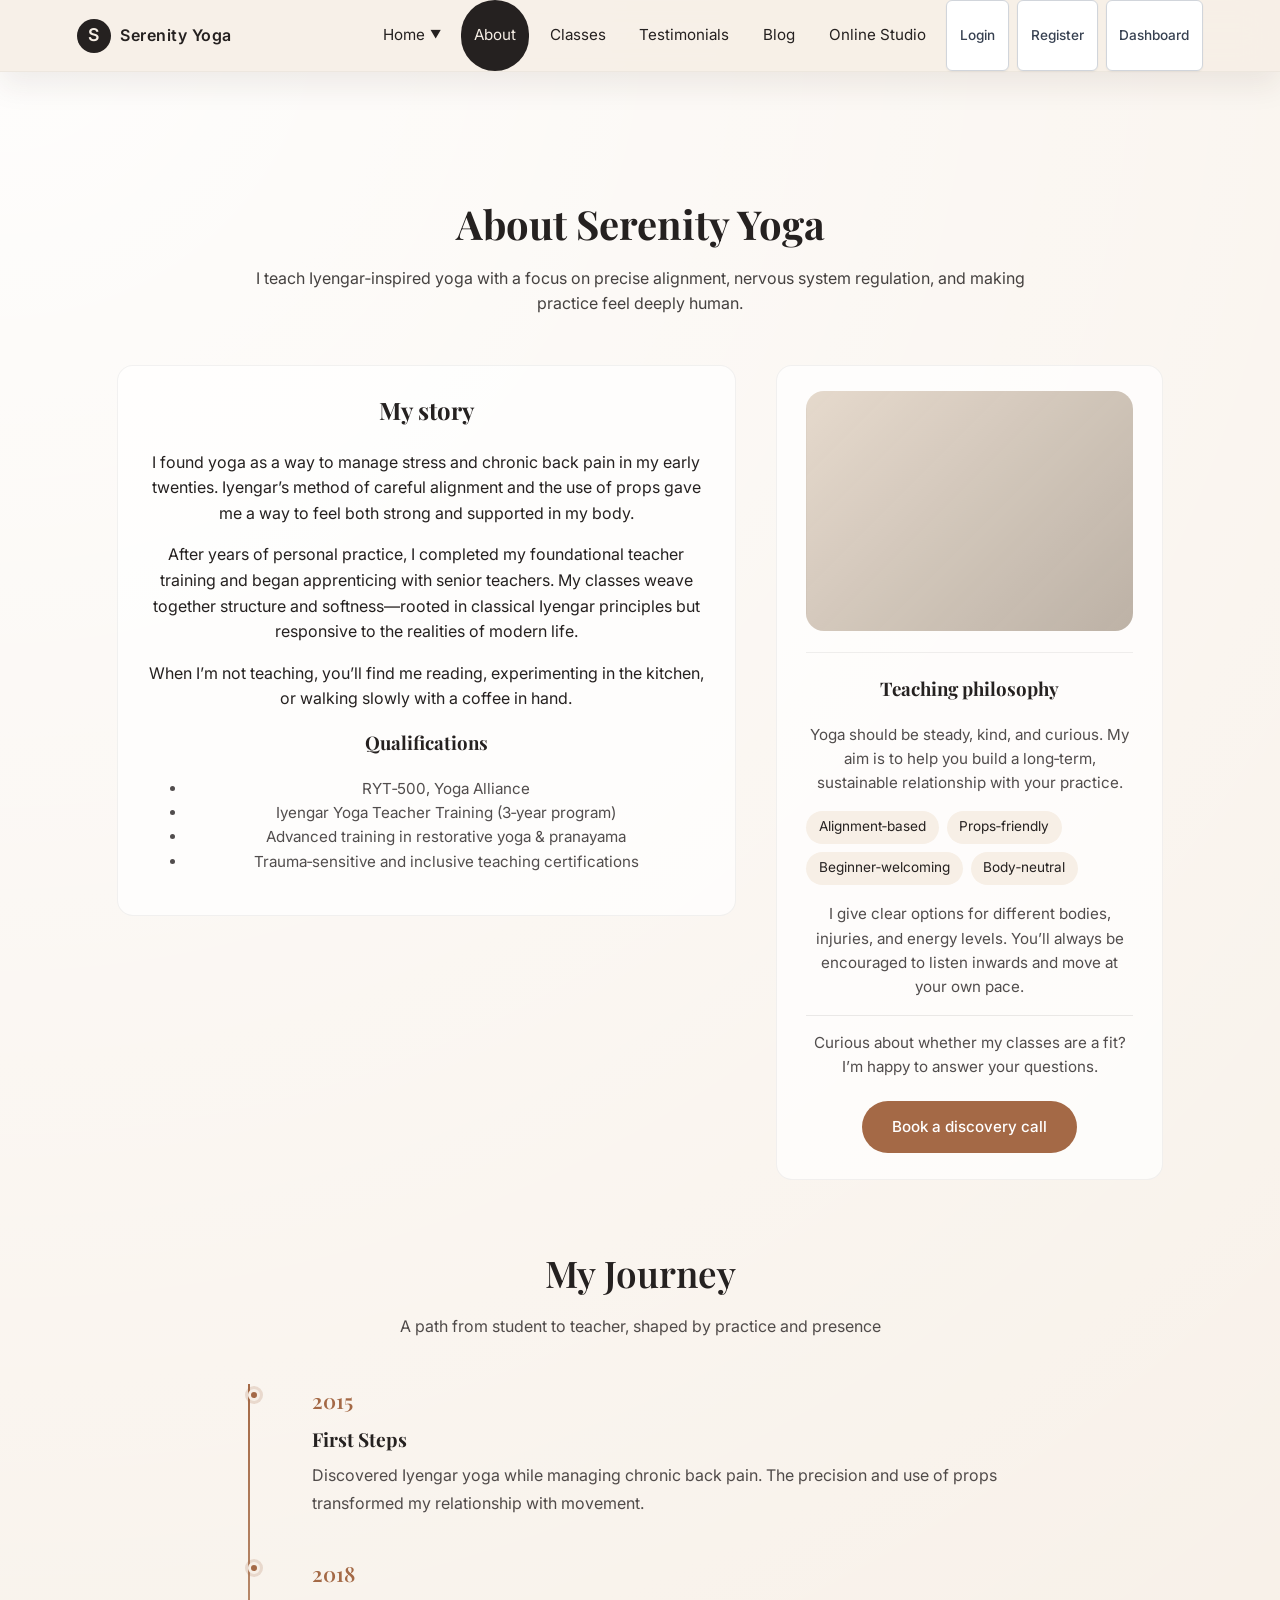
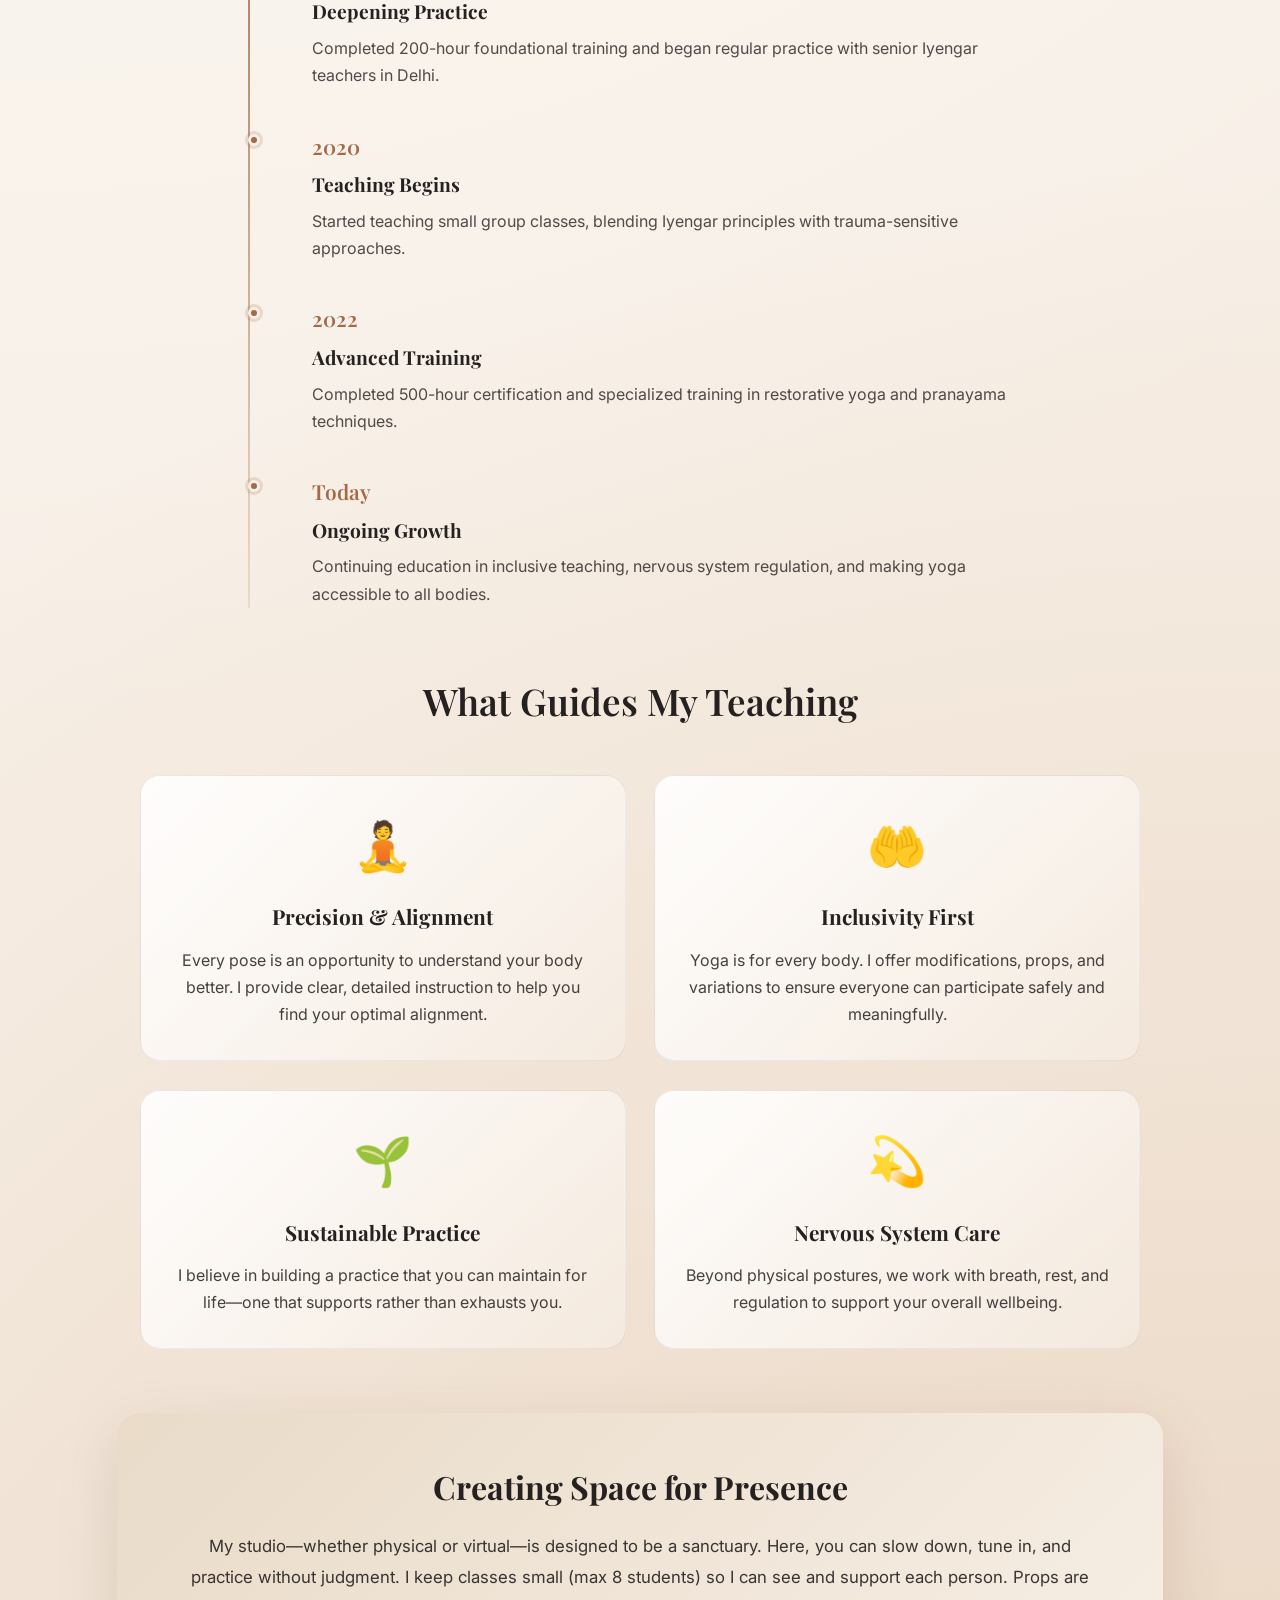
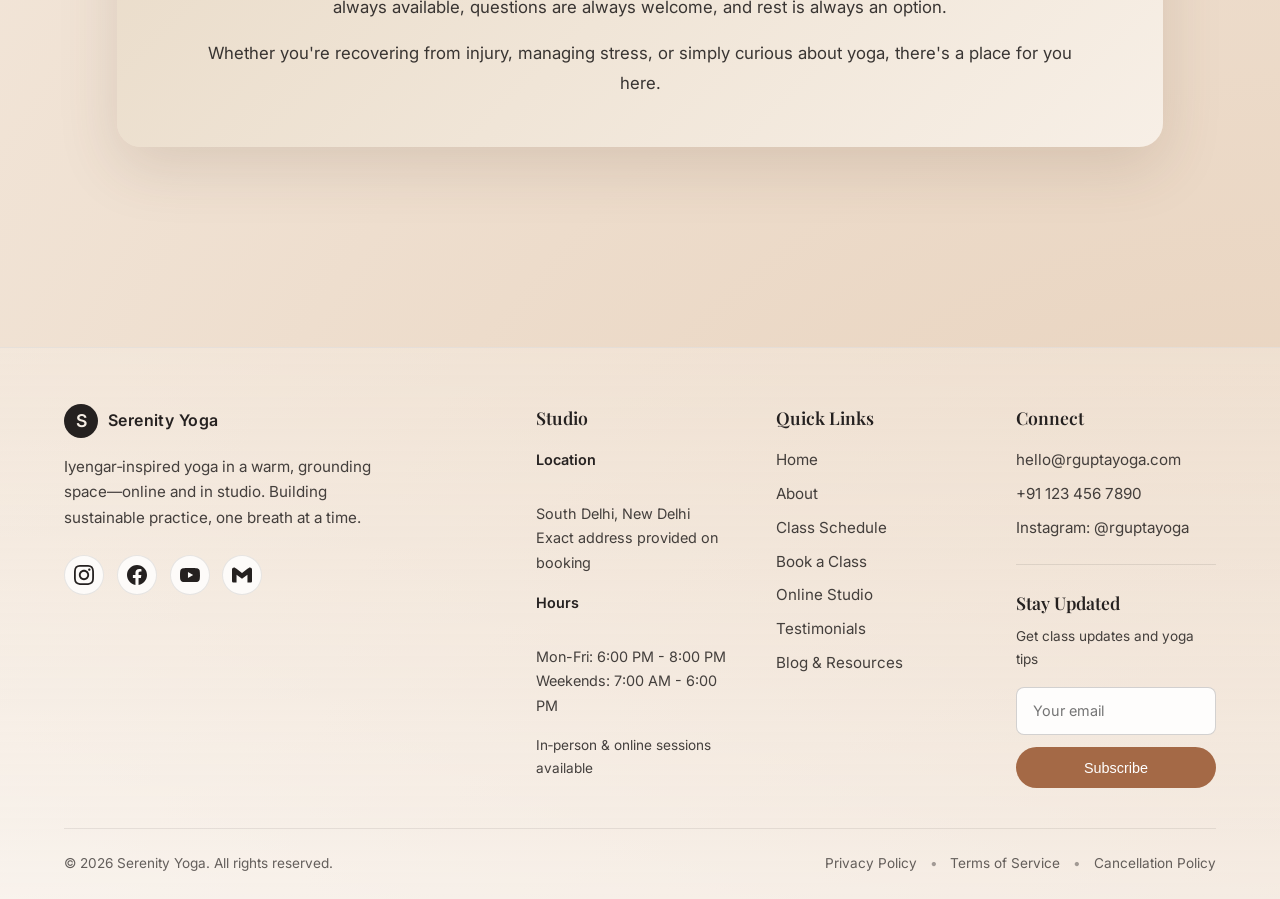
==== commit 3290bb84: "buttons will chnage" ====
--- a/about.html
+++ b/about.html
@@ -38,7 +38,7 @@
         <a href="online.html">Online Studio</a>
         <a href="login.html" class="nav-btn">Login</a>
         <a href="register.html" class="nav-btn-primary">Register</a>
-        <a href="dashboard.html">Dashboard</a>
+        <a href="dashboard.html" class="nav-btn">Dashboard</a>
       </nav>
     </header>
 
--- a/styles.css
+++ b/styles.css
@@ -127,7 +127,8 @@
   display: flex;
   align-items: center;
   justify-content: space-between;
-  padding: 1.1rem 6vw;
+  padding: 0 6vw;
+  min-height: 4.5rem;
   background-color: rgba(247, 239, 230, 0.9);
   backdrop-filter: blur(18px);
   border-bottom: 1px solid rgba(0, 0, 0, 0.04);
@@ -142,6 +143,7 @@
   color: inherit;
   cursor: pointer;
   transition: opacity 0.2s ease;
+  padding: 1.1rem 0;
 }
 
 .logo-area:hover {
@@ -178,6 +180,7 @@
   padding: 0;
   z-index: 25;
   position: relative;
+  -webkit-tap-highlight-color: transparent;
 }
 
 .menu-toggle span {
@@ -205,6 +208,7 @@
   display: flex;
   gap: 0.5rem;
   font-size: 0.95rem;
+  align-self: stretch;
 }
 
 .main-nav a {
@@ -212,6 +216,10 @@
   padding: 0.35rem 0.8rem 0.4rem;
   border-radius: 999px;
   transition: background-color 0.2s ease, color 0.2s ease;
+  display: inline-flex;
+  align-items: center;
+  justify-content: center;
+  text-align: center;
 }
 
 .main-nav a::after {
@@ -227,57 +235,44 @@
   color: #f7efe6;
 }
 
-.main-nav a.nav-btn {
-  background: rgba(255, 255, 255, 0.9);
-  border: 2px solid #a46946;
-  color: #a46946;
-  font-weight: 600;
-  padding: 0.5rem 1.2rem;
-  border-radius: 999px;
-  transition: all 0.3s ease;
-  box-shadow: 0 2px 8px rgba(164, 105, 70, 0.1);
-}
-
-.main-nav a.nav-btn::after {
-  display: none;
-}
-
-.main-nav a.nav-btn:hover {
-  background: #a46946;
-  color: white;
-  transform: translateY(-2px);
-  box-shadow: 0 4px 12px rgba(164, 105, 70, 0.3);
-}
-
+.main-nav a.nav-btn,
 .main-nav a.nav-btn-primary {
-  background: linear-gradient(135deg, #a46946, #8f5738);
-  border: 2px solid #a46946;
-  color: white;
-  font-weight: 600;
-  padding: 0.5rem 1.2rem;
-  border-radius: 999px;
-  transition: all 0.3s ease;
-  box-shadow: 0 2px 8px rgba(164, 105, 70, 0.2);
-}
-
-.main-nav a.nav-btn-primary::after {
-  display: none;
-}
-
+  background: #ffffff;
+  border: 1px solid #d1d5db;
+  color: #374151;
+  font-weight: 500;
+  padding: 0.3rem 0.8rem;
+  border-radius: 6px;
+  transition: all 0.2s ease;
+  box-shadow: 0 1px 2px rgba(0, 0, 0, 0.05);
+  display: inline-flex;
+  align-items: center;
+  justify-content: center;
+  text-decoration: none;
+  font-size: 0.85rem;
+  line-height: 1;
+}
+
+.main-nav a.nav-btn:hover,
 .main-nav a.nav-btn-primary:hover {
-  background: linear-gradient(135deg, #8f5738, #7a4a2f);
-  transform: translateY(-2px);
-  box-shadow: 0 4px 12px rgba(164, 105, 70, 0.4);
+  background: #f9fafb;
+  border-color: #9ca3af;
+  color: #111827;
+  transform: translateY(-1px);
 }
 
 /* NAVIGATION DROPDOWN */
 .nav-dropdown {
   position: relative;
+  height: 100%;
+  display: flex;
+  align-items: center;
 }
 
 .nav-dropdown-toggle {
   display: flex;
   align-items: center;
+  justify-content: center;
   gap: 0.3rem;
   cursor: pointer;
 }
@@ -294,7 +289,7 @@
 
 .nav-dropdown-menu {
   position: absolute;
-  top: calc(100% + 0.5rem);
+  top: 100%;
   left: 0;
   background: rgba(255, 255, 255, 0.98);
   backdrop-filter: blur(20px);
@@ -322,13 +317,16 @@
 }
 
 .nav-dropdown-menu a {
-  display: block;
+  display: flex;
+  align-items: center;
+  justify-content: center;
   padding: 0.7rem 1.2rem;
   color: #252120;
   text-decoration: none;
   transition: background-color 0.2s ease, color 0.2s ease;
   border-radius: 0;
   position: relative;
+  text-align: center;
 }
 
 .nav-dropdown-menu a::after {
@@ -414,11 +412,9 @@
 
 .hero-media-left .tall {
   height: 220px;
-  background-image: linear-gradient(
-      135deg,
+  background-image: linear-gradient(135deg,
       rgba(247, 239, 230, 0.2),
-      rgba(0, 0, 0, 0.12)
-    ),
+      rgba(0, 0, 0, 0.12)),
     url("https://images.pexels.com/photos/3822621/pexels-photo-3822621.jpeg?auto=compress&cs=tinysrgb&w=800");
 }
 
@@ -643,11 +639,9 @@
   background-size: cover;
   background-position: center;
   background-color: #e1d4c6;
-  background-image: linear-gradient(
-      135deg,
+  background-image: linear-gradient(135deg,
       rgba(247, 239, 230, 0.2),
-      rgba(0, 0, 0, 0.16)
-    ),
+      rgba(0, 0, 0, 0.16)),
     url("https://images.pexels.com/photos/3822621/pexels-photo-3822621.jpeg?auto=compress&cs=tinysrgb&w=800");
 }
 
@@ -752,51 +746,294 @@
 }
 
 /* BLOG */
+/* Featured Post Section */
+.featured-post-section {
+  margin: 3rem 0 4rem;
+}
+
+.featured-post-card {
+  background: rgba(255, 255, 255, 0.9);
+  border-radius: 24px;
+  overflow: hidden;
+  box-shadow: 0 16px 40px rgba(92, 68, 44, 0.12);
+  border: 1px solid rgba(37, 33, 32, 0.08);
+  display: grid;
+  grid-template-columns: 1fr 1.2fr;
+  gap: 0;
+  transition: transform 0.3s ease, box-shadow 0.3s ease;
+}
+
+.featured-post-card:hover {
+  transform: translateY(-5px);
+  box-shadow: 0 20px 50px rgba(92, 68, 44, 0.18);
+}
+
+.featured-post-image {
+  width: 100%;
+  height: 100%;
+  min-height: 400px;
+  background-size: cover;
+  background-position: center;
+  background-color: #e1d4c6;
+}
+
+.featured-post-content {
+  padding: 3rem 2.5rem;
+  display: flex;
+  flex-direction: column;
+  justify-content: center;
+}
+
+.post-category {
+  display: inline-block;
+  font-size: 0.75rem;
+  text-transform: uppercase;
+  letter-spacing: 0.1em;
+  color: #a46946;
+  font-weight: 600;
+  margin-bottom: 1rem;
+}
+
+.featured-post-content h2 {
+  font-family: "Playfair Display", serif;
+  font-size: 2rem;
+  margin: 0 0 1rem;
+  color: #252120;
+  line-height: 1.2;
+}
+
+.post-footer {
+  display: flex;
+  gap: 1.5rem;
+  margin: 1.5rem 0;
+  font-size: 0.9rem;
+  color: rgba(37, 33, 32, 0.7);
+}
+
+.post-date {
+  color: rgba(37, 33, 32, 0.7);
+}
+
+.read-time {
+  color: rgba(37, 33, 32, 0.7);
+}
+
+/* Blog Grid */
 .blog-grid {
   display: grid;
   grid-template-columns: repeat(3, minmax(0, 1fr));
-  gap: 1.6rem;
+  gap: 2rem;
+  margin-bottom: 4rem;
 }
 
 .post-card {
-  background-color: rgba(255, 255, 255, 0.7);
-  border-radius: 16px;
-  padding: 1.4rem 1.5rem;
-  border: 1px solid rgba(37, 33, 32, 0.06);
+  background-color: rgba(255, 255, 255, 0.9);
+  border-radius: 20px;
+  overflow: hidden;
+  border: 1px solid rgba(37, 33, 32, 0.08);
   text-align: left;
   display: flex;
   flex-direction: column;
+  transition: transform 0.3s ease, box-shadow 0.3s ease;
+  box-shadow: 0 8px 24px rgba(92, 68, 44, 0.08);
+}
+
+.post-card:hover {
+  transform: translateY(-8px);
+  box-shadow: 0 16px 40px rgba(92, 68, 44, 0.15);
+}
+
+.post-image {
+  width: 100%;
+  height: 200px;
+  background-size: cover;
+  background-position: center;
+  background-color: #e1d4c6;
+}
+
+.post-content {
+  padding: 1.8rem 1.8rem 1.5rem;
+  display: flex;
+  flex-direction: column;
+  flex-grow: 1;
+}
+
+.post-content .post-category {
+  margin-bottom: 0.5rem;
 }
 
 .post-card h3 {
-  margin: 0 0 0.4rem;
-  font-size: 1.1rem;
+  margin: 0.5rem 0 0.8rem;
+  font-size: 1.3rem;
+  font-family: "Playfair Display", serif;
+  color: #252120;
+  line-height: 1.3;
 }
 
 .post-meta {
   font-size: 0.8rem;
   text-transform: uppercase;
   letter-spacing: 0.08em;
-  margin-bottom: 0.4rem;
+  margin-bottom: 0.5rem;
+  color: rgba(37, 33, 32, 0.6);
+  font-weight: 500;
+}
+
+.post-footer-small {
+  margin-top: auto;
+  padding-top: 1rem;
+  margin-bottom: 1rem;
+}
+
+.post-footer-small .post-date {
+  font-size: 0.85rem;
+  color: rgba(37, 33, 32, 0.6);
 }
 
 .read-more-link {
+  display: inline-block;
+  color: #a46946;
+  text-decoration: none;
+  font-weight: 600;
+  font-size: 0.95rem;
+  transition: color 0.2s ease, transform 0.2s ease;
+  margin-top: 0.5rem;
+}
+
+.read-more-link:hover {
+  color: #8f5738;
+  transform: translateX(5px);
+}
+
+/* Related Resources Section */
+.related-resources {
+  margin: 5rem 0;
+  padding: 3rem 0;
+  background: linear-gradient(135deg, rgba(233, 219, 200, 0.3), rgba(247, 239, 230, 0.5));
+  border-radius: 24px;
+}
+
+.resources-grid {
+  display: grid;
+  grid-template-columns: repeat(3, minmax(0, 1fr));
+  gap: 2rem;
+  max-width: 1100px;
+  margin: 0 auto;
+  padding: 0 2rem;
+}
+
+.resource-card {
+  background: rgba(255, 255, 255, 0.95);
+  border-radius: 18px;
+  padding: 2rem 1.8rem;
+  text-align: center;
+  border: 1px solid rgba(37, 33, 32, 0.08);
+  transition: transform 0.3s ease, box-shadow 0.3s ease;
+  box-shadow: 0 8px 24px rgba(92, 68, 44, 0.08);
+}
+
+.resource-card:hover {
+  transform: translateY(-5px);
+  box-shadow: 0 16px 40px rgba(92, 68, 44, 0.15);
+}
+
+.resource-icon {
+  font-size: 3rem;
+  margin-bottom: 1rem;
   display: block;
-  text-align: center;
-  margin-top: 1rem;
+}
+
+.resource-card h3 {
+  font-family: "Playfair Display", serif;
+  font-size: 1.4rem;
+  margin: 0 0 0.8rem;
+  color: #252120;
+}
+
+.resource-card p {
+  color: rgba(37, 33, 32, 0.85);
+  line-height: 1.7;
+  margin: 0 0 1.2rem;
+  font-size: 0.95rem;
+}
+
+.resource-card .text-link {
+  color: #a46946;
+  font-weight: 600;
+}
+
+.resource-card .text-link:hover {
+  color: #8f5738;
+}
+
+/* Blog Newsletter Section */
+.blog-newsletter {
+  margin: 4rem 0;
+}
+
+.newsletter-card {
+  background: linear-gradient(135deg, #a46946 0%, #8f5738 100%);
+  border-radius: 24px;
+  padding: 3.5rem 3rem;
+  text-align: center;
+  color: white;
+  box-shadow: 0 16px 40px rgba(164, 105, 70, 0.25);
+}
+
+.newsletter-content h2 {
+  font-family: "Playfair Display", serif;
+  font-size: 2.2rem;
+  margin: 0 0 1rem;
+  color: white;
+}
+
+.newsletter-content>p {
+  font-size: 1.1rem;
+  line-height: 1.7;
+  margin: 0 0 2rem;
+  opacity: 0.95;
+  max-width: 600px;
   margin-left: auto;
   margin-right: auto;
-  color: #a46946;
-  text-decoration: none;
-  font-weight: 500;
-  font-size: 0.9rem;
-  transition: color 0.2s ease;
-  align-self: center;
-}
-
-.read-more-link:hover {
-  color: #8f5738;
-  text-decoration: underline;
+  margin-bottom: 2rem;
+}
+
+.newsletter-form-inline {
+  display: flex;
+  gap: 1rem;
+  max-width: 500px;
+  margin: 0 auto 1rem;
+  flex-wrap: wrap;
+  justify-content: center;
+}
+
+.newsletter-form-inline input {
+  flex: 1;
+  min-width: 250px;
+  padding: 0.9rem 1.2rem;
+  border-radius: 50px;
+  border: 2px solid rgba(255, 255, 255, 0.3);
+  background: rgba(255, 255, 255, 0.95);
+  font-size: 1rem;
+  color: #252120;
+}
+
+.newsletter-form-inline input:focus {
+  outline: none;
+  border-color: white;
+  background: white;
+}
+
+.newsletter-form-inline .btn {
+  padding: 0.9rem 2rem;
+  font-size: 1rem;
+  white-space: nowrap;
+}
+
+.newsletter-note {
+  font-size: 0.85rem;
+  opacity: 0.8;
+  margin: 0;
 }
 
 /* TESTIMONIALS PAGE */
@@ -1072,7 +1309,8 @@
 }
 
 /* RESPONSIVE */
-@media (max-width: 960px) {
+/* iPad Pro and smaller devices */
+@media (max-width: 1024px) {
   main {
     padding: 4rem 5vw 3rem;
   }
@@ -1082,10 +1320,13 @@
     align-items: center;
     justify-content: space-between;
     position: relative;
+    padding: 1.1rem 5vw;
   }
 
   .menu-toggle {
     display: flex;
+    width: 32px;
+    height: 32px;
   }
 
   .main-nav {
@@ -1103,23 +1344,28 @@
     max-height: 0;
     overflow: hidden;
     opacity: 0;
-    transition: max-height 0.3s ease, opacity 0.3s ease, padding 0.3s ease;
+    visibility: hidden;
+    transition: max-height 0.3s ease, opacity 0.3s ease, padding 0.3s ease, visibility 0.3s ease;
+    display: flex;
   }
 
   .main-nav.nav-open {
     max-height: 1000px;
     opacity: 1;
+    visibility: visible;
     padding: 1.5rem 6vw;
     overflow: visible;
   }
 
   .main-nav a {
-    display: block;
+    display: flex;
+    align-items: center;
+    justify-content: center;
     padding: 0.8rem 1rem;
     width: 100%;
     border-radius: 8px;
     margin-bottom: 0.5rem;
-    text-align: left;
+    text-align: center;
   }
 
   .main-nav a.nav-btn,
@@ -1147,6 +1393,7 @@
     pointer-events: auto;
     position: relative;
     z-index: 10;
+    justify-content: center;
   }
 
   .nav-dropdown-menu {
@@ -1185,6 +1432,7 @@
     opacity: 1 !important;
     visibility: visible !important;
     white-space: nowrap;
+    text-align: center;
   }
 
   .hero {
@@ -1204,6 +1452,44 @@
   .blog-grid,
   .testimonial-list {
     grid-template-columns: repeat(2, minmax(0, 1fr));
+  }
+
+  .featured-post-card {
+    grid-template-columns: 1fr;
+  }
+
+  .featured-post-image {
+    min-height: 300px;
+  }
+
+  .featured-post-content {
+    padding: 2rem 2rem;
+  }
+
+  .featured-post-content h2 {
+    font-size: 1.6rem;
+  }
+
+  .resources-grid {
+    grid-template-columns: repeat(2, minmax(0, 1fr));
+    gap: 1.5rem;
+  }
+
+  .newsletter-card {
+    padding: 2.5rem 2rem;
+  }
+
+  .newsletter-content h2 {
+    font-size: 1.8rem;
+  }
+
+  .newsletter-form-inline {
+    flex-direction: column;
+  }
+
+  .newsletter-form-inline input {
+    width: 100%;
+    min-width: 100%;
   }
 
   .two-column {
@@ -1291,6 +1577,71 @@
     grid-template-columns: minmax(0, 1fr);
   }
 
+  .featured-post-card {
+    grid-template-columns: 1fr;
+  }
+
+  .featured-post-image {
+    min-height: 250px;
+  }
+
+  .featured-post-content {
+    padding: 1.8rem 1.5rem;
+  }
+
+  .featured-post-content h2 {
+    font-size: 1.4rem;
+  }
+
+  .post-image {
+    height: 180px;
+  }
+
+  .post-content {
+    padding: 1.5rem 1.5rem 1.2rem;
+  }
+
+  .post-card h3 {
+    font-size: 1.2rem;
+  }
+
+  .resources-grid {
+    grid-template-columns: minmax(0, 1fr);
+    gap: 1.5rem;
+    padding: 0 1rem;
+  }
+
+  .resource-card {
+    padding: 1.8rem 1.5rem;
+  }
+
+  .newsletter-card {
+    padding: 2rem 1.5rem;
+    border-radius: 20px;
+  }
+
+  .newsletter-content h2 {
+    font-size: 1.6rem;
+  }
+
+  .newsletter-content>p {
+    font-size: 1rem;
+  }
+
+  .newsletter-form-inline {
+    flex-direction: column;
+    width: 100%;
+  }
+
+  .newsletter-form-inline input {
+    width: 100%;
+    min-width: 100%;
+  }
+
+  .newsletter-form-inline .btn {
+    width: 100%;
+  }
+
   .footer-main {
     grid-template-columns: minmax(0, 1fr);
   }
@@ -1298,7 +1649,7 @@
   .highlight-strip {
     padding: 2rem 1.5rem;
   }
-  
+
   .highlight-content {
     max-width: 100%;
   }
@@ -1377,6 +1728,7 @@
   gap: 1.8rem;
   max-width: 1000px;
   margin: 0 auto;
+  align-items: stretch;
 }
 
 .value-card {
@@ -1386,6 +1738,11 @@
   text-align: center;
   border: 1px solid rgba(37, 33, 32, 0.08);
   transition: transform 0.3s ease, box-shadow 0.3s ease;
+  display: flex;
+  flex-direction: column;
+  align-items: center;
+  justify-content: flex-start;
+  height: 100%;
 }
 
 .value-card:hover {
@@ -1397,6 +1754,7 @@
   font-size: 3rem;
   margin-bottom: 1rem;
   display: block;
+  flex-shrink: 0;
 }
 
 .value-card h3 {
@@ -1404,12 +1762,16 @@
   font-size: 1.3rem;
   margin: 0 0 0.8rem;
   color: #252120;
+  text-align: center;
+  width: 100%;
 }
 
 .value-card p {
   margin: 0;
   color: rgba(37, 33, 32, 0.85);
   line-height: 1.7;
+  text-align: center;
+  width: 100%;
 }
 
 /* ABOUT PAGE - PHILOSOPHY BANNER */
@@ -1456,6 +1818,7 @@
   gap: 2rem;
   max-width: 1100px;
   margin: 0 auto;
+  align-items: stretch;
 }
 
 .class-detail-card {
@@ -1465,6 +1828,13 @@
   border: 1px solid rgba(37, 33, 32, 0.08);
   transition: transform 0.2s ease, box-shadow 0.2s ease;
   text-align: center;
+  display: flex;
+  flex-direction: column;
+  align-items: center;
+  justify-content: flex-start;
+  height: 100%;
+  word-wrap: break-word;
+  overflow-wrap: break-word;
 }
 
 .class-detail-card:hover {
@@ -1482,6 +1852,8 @@
   text-transform: uppercase;
   letter-spacing: 0.05em;
   margin-bottom: 1rem;
+  text-align: center;
+  width: auto;
 }
 
 .class-tag.gentle {
@@ -1509,6 +1881,10 @@
   font-size: 1.5rem;
   margin: 0 0 0.4rem;
   color: #252120;
+  text-align: center;
+  width: 100%;
+  word-wrap: break-word;
+  overflow-wrap: break-word;
 }
 
 .class-time {
@@ -1516,18 +1892,26 @@
   color: #a46946;
   font-weight: 500;
   margin: 0 0 1rem;
-}
-
-.class-detail-card > p {
+  text-align: center;
+  width: 100%;
+}
+
+.class-detail-card>p {
   color: rgba(37, 33, 32, 0.85);
   line-height: 1.7;
   margin: 0 0 1.2rem;
+  text-align: center;
+  width: 100%;
+  word-wrap: break-word;
+  overflow-wrap: break-word;
 }
 
 .class-features {
   list-style: none;
   padding: 0;
   margin: 0;
+  width: 100%;
+  text-align: left;
 }
 
 .class-features li {
@@ -1536,6 +1920,8 @@
   position: relative;
   color: rgba(37, 33, 32, 0.8);
   font-size: 0.95rem;
+  word-wrap: break-word;
+  overflow-wrap: break-word;
 }
 
 .class-features li::before {
@@ -1601,11 +1987,9 @@
   background-size: cover;
   background-position: center;
   background-color: #e1d4c6;
-  background-image: linear-gradient(
-      135deg,
+  background-image: linear-gradient(135deg,
       rgba(247, 239, 230, 0.3),
-      rgba(0, 0, 0, 0.1)
-    ),
+      rgba(0, 0, 0, 0.1)),
     url("https://images.pexels.com/photos/4056723/pexels-photo-4056723.jpeg?auto=compress&cs=tinysrgb&w=800");
   box-shadow: 0 16px 40px rgba(92, 68, 44, 0.15);
 }
@@ -1627,7 +2011,7 @@
   left: 0;
   right: 0;
   bottom: 0;
-  background: 
+  background:
     radial-gradient(circle at 20% 30%, rgba(164, 105, 70, 0.08), transparent 50%),
     radial-gradient(circle at 80% 70%, rgba(164, 105, 70, 0.06), transparent 50%);
   pointer-events: none;
@@ -1835,11 +2219,9 @@
   background-size: cover;
   background-position: center;
   background-color: #e1d4c6;
-  background-image: linear-gradient(
-      135deg,
+  background-image: linear-gradient(135deg,
       rgba(247, 239, 230, 0.3),
-      rgba(0, 0, 0, 0.12)
-    ),
+      rgba(0, 0, 0, 0.12)),
     url("https://images.pexels.com/photos/3823054/pexels-photo-3823054.jpeg?auto=compress&cs=tinysrgb&w=800");
   box-shadow: 0 20px 50px rgba(92, 68, 44, 0.2);
 }
@@ -1852,7 +2234,7 @@
   text-align: center;
 }
 
-.online-text > p {
+.online-text>p {
   font-size: 1.1rem;
   line-height: 1.8;
   color: rgba(37, 33, 32, 0.9);
@@ -2060,7 +2442,8 @@
 }
 
 /* RESPONSIVE UPDATES FOR NEW SECTIONS */
-@media (max-width: 960px) {
+@media (max-width: 1024px) {
+
   .values-grid,
   .class-details-grid,
   .pricing-section {
@@ -2069,6 +2452,20 @@
     border-radius: 24px;
   }
 
+  .values-grid {
+    grid-template-columns: repeat(2, minmax(0, 1fr));
+    gap: 1.5rem;
+  }
+
+  .class-details-grid {
+    grid-template-columns: repeat(2, minmax(0, 1fr));
+    gap: 1.5rem;
+  }
+
+  .class-detail-card {
+    padding: 1.8rem 1.5rem;
+  }
+
   .pricing-grid,
   .tech-grid {
     grid-template-columns: repeat(2, minmax(0, 1fr));
@@ -2099,6 +2496,7 @@
 }
 
 @media (max-width: 640px) {
+
   .values-grid,
   .class-details-grid,
   .pricing-section {
@@ -2107,6 +2505,73 @@
     border-radius: 20px;
   }
 
+  .values-grid {
+    grid-template-columns: minmax(0, 1fr);
+    gap: 1.5rem;
+  }
+
+  .class-details-grid {
+    grid-template-columns: minmax(0, 1fr);
+    gap: 1.5rem;
+  }
+
+  .class-detail-card {
+    padding: 1.5rem 1.2rem;
+    width: 100%;
+    box-sizing: border-box;
+  }
+
+  .class-detail-card h3 {
+    font-size: 1.3rem;
+    margin-bottom: 0.5rem;
+  }
+
+  .class-time {
+    font-size: 0.85rem;
+    margin-bottom: 0.8rem;
+  }
+
+  .class-detail-card>p {
+    font-size: 0.95rem;
+    line-height: 1.6;
+    margin-bottom: 1rem;
+  }
+
+  .class-tag {
+    font-size: 0.7rem;
+    padding: 0.2rem 0.7rem;
+    margin-bottom: 0.8rem;
+  }
+
+  .class-features {
+    font-size: 0.9rem;
+  }
+
+  .class-features li {
+    font-size: 0.9rem;
+    padding: 0.4rem 0;
+    padding-left: 1.3rem;
+  }
+
+  .value-card {
+    padding: 1.8rem 1.5rem;
+  }
+
+  .value-icon {
+    font-size: 2.5rem;
+    margin-bottom: 0.8rem;
+  }
+
+  .value-card h3 {
+    font-size: 1.2rem;
+    margin-bottom: 0.6rem;
+  }
+
+  .value-card p {
+    font-size: 0.95rem;
+    line-height: 1.6;
+  }
+
   .pricing-grid,
   .tech-grid {
     grid-template-columns: minmax(0, 1fr);
@@ -2150,6 +2615,4 @@
   .philosophy-content h2 {
     font-size: 1.6rem;
   }
-}
-
-
+}
